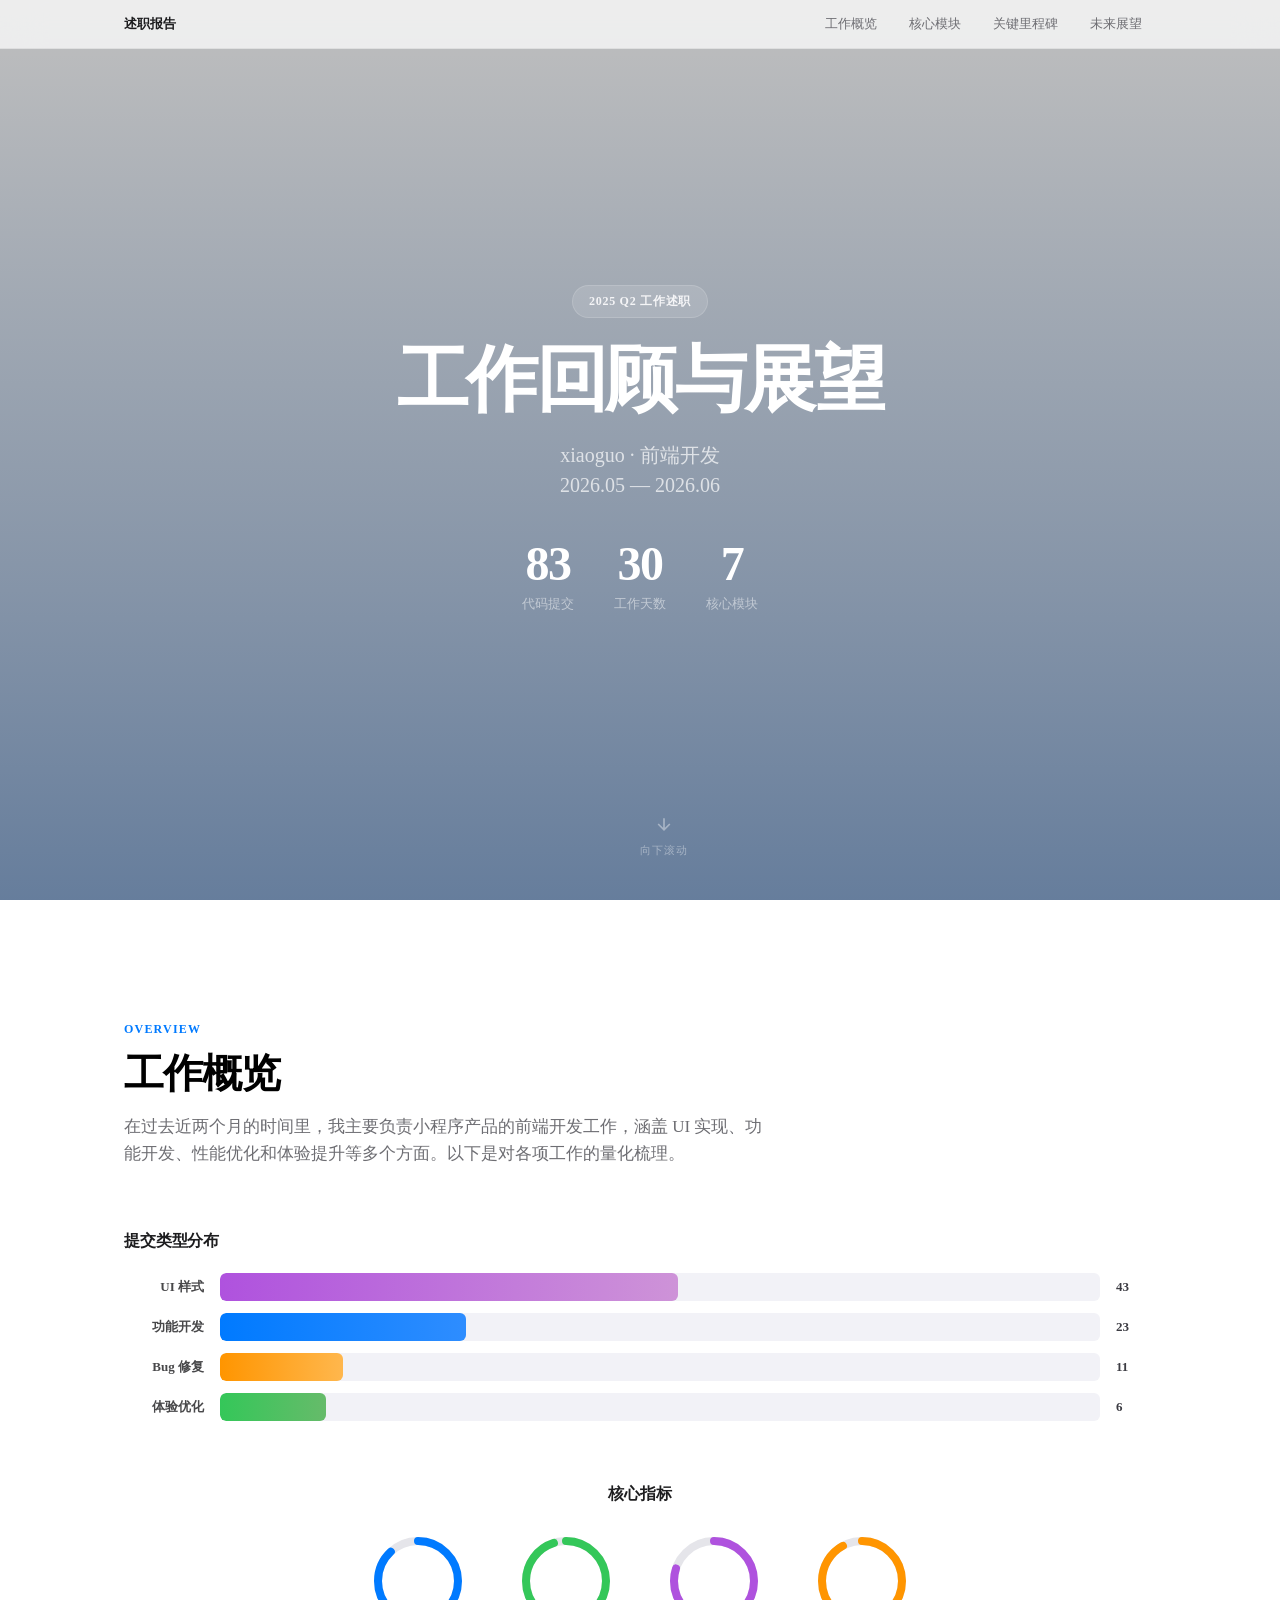
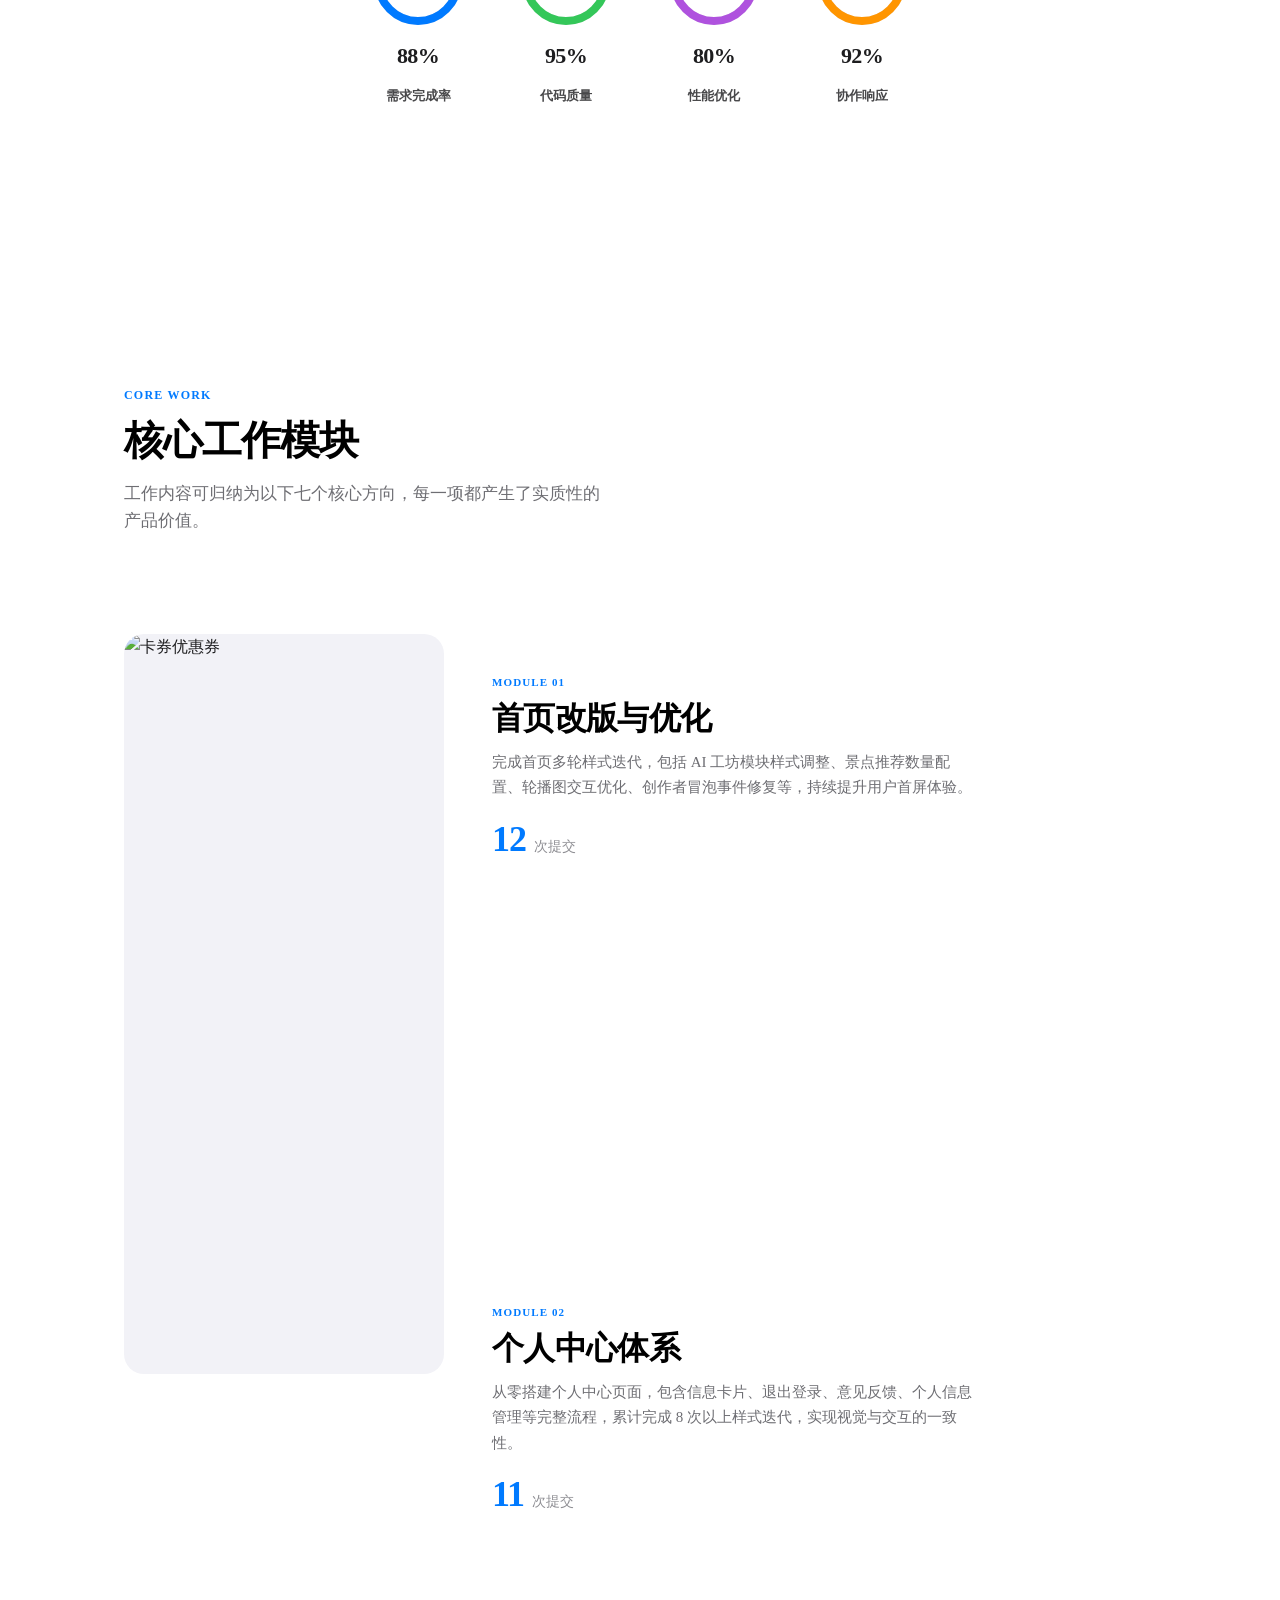
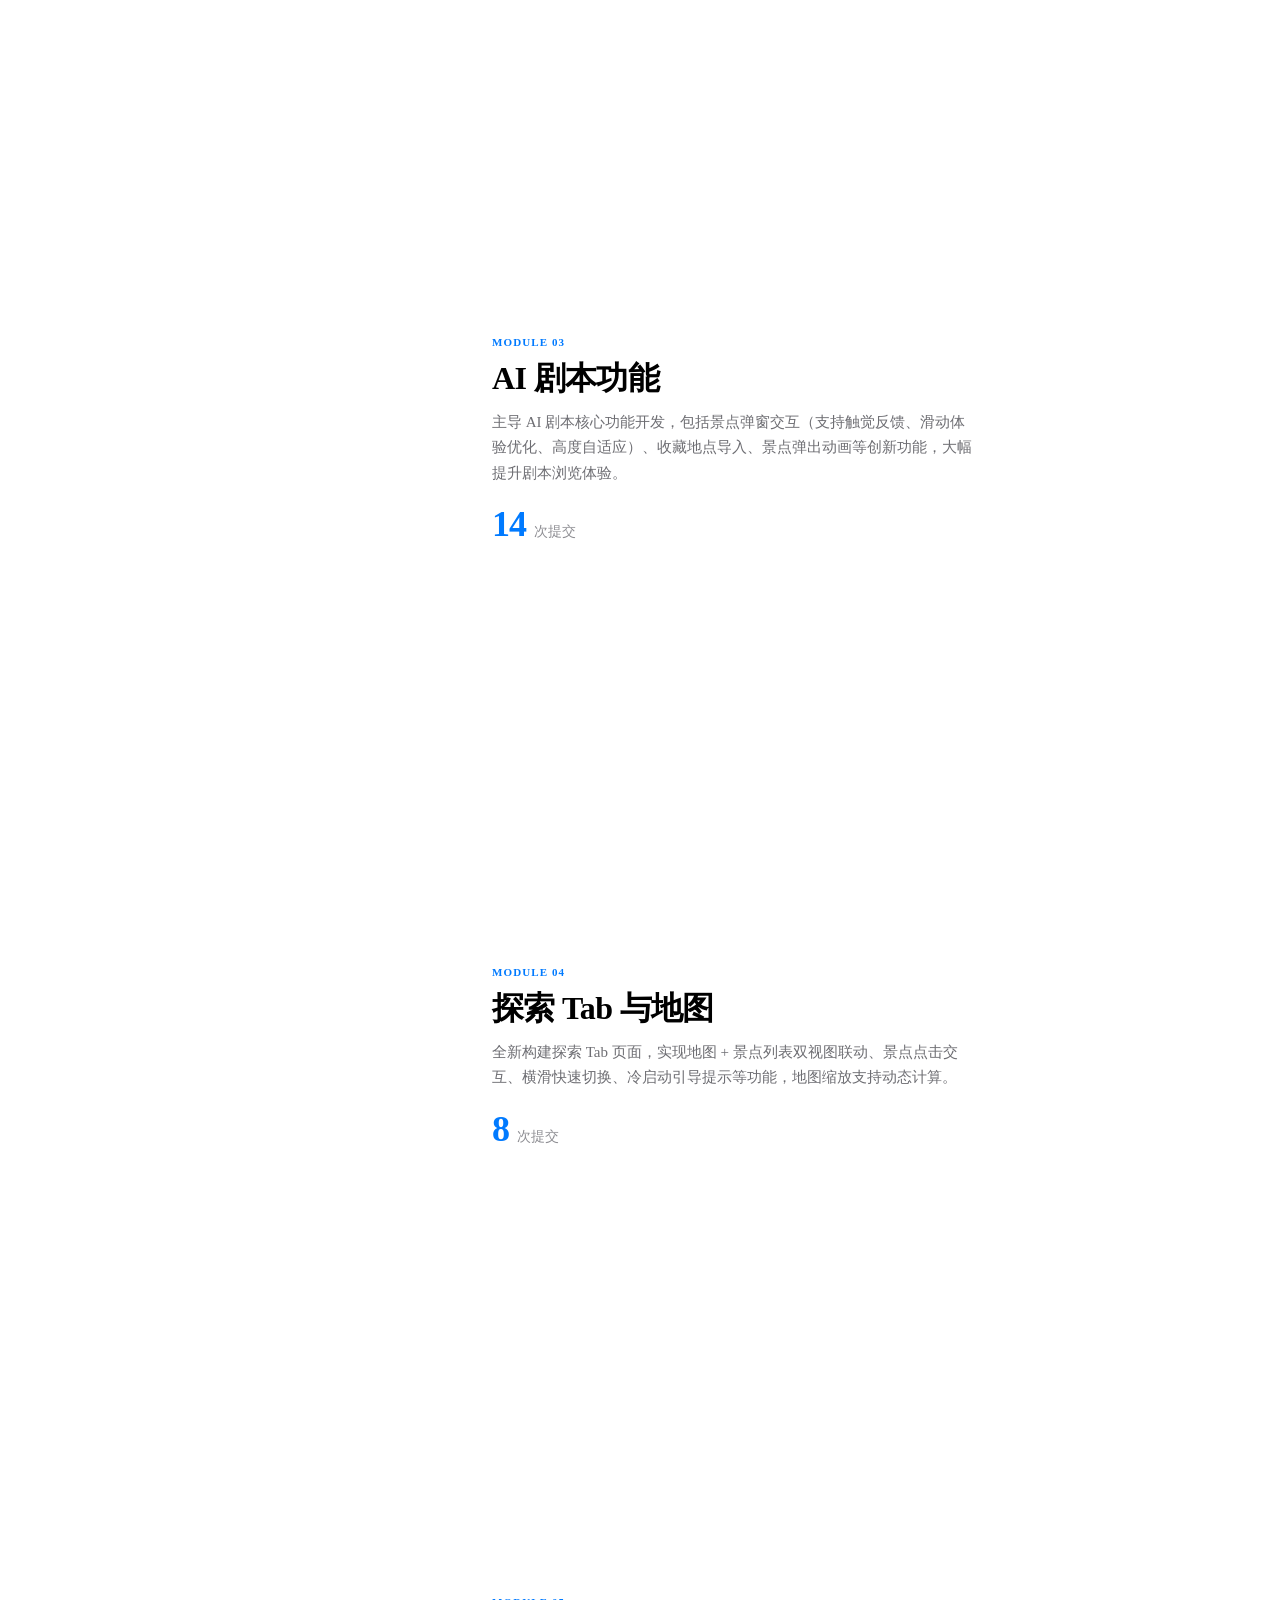
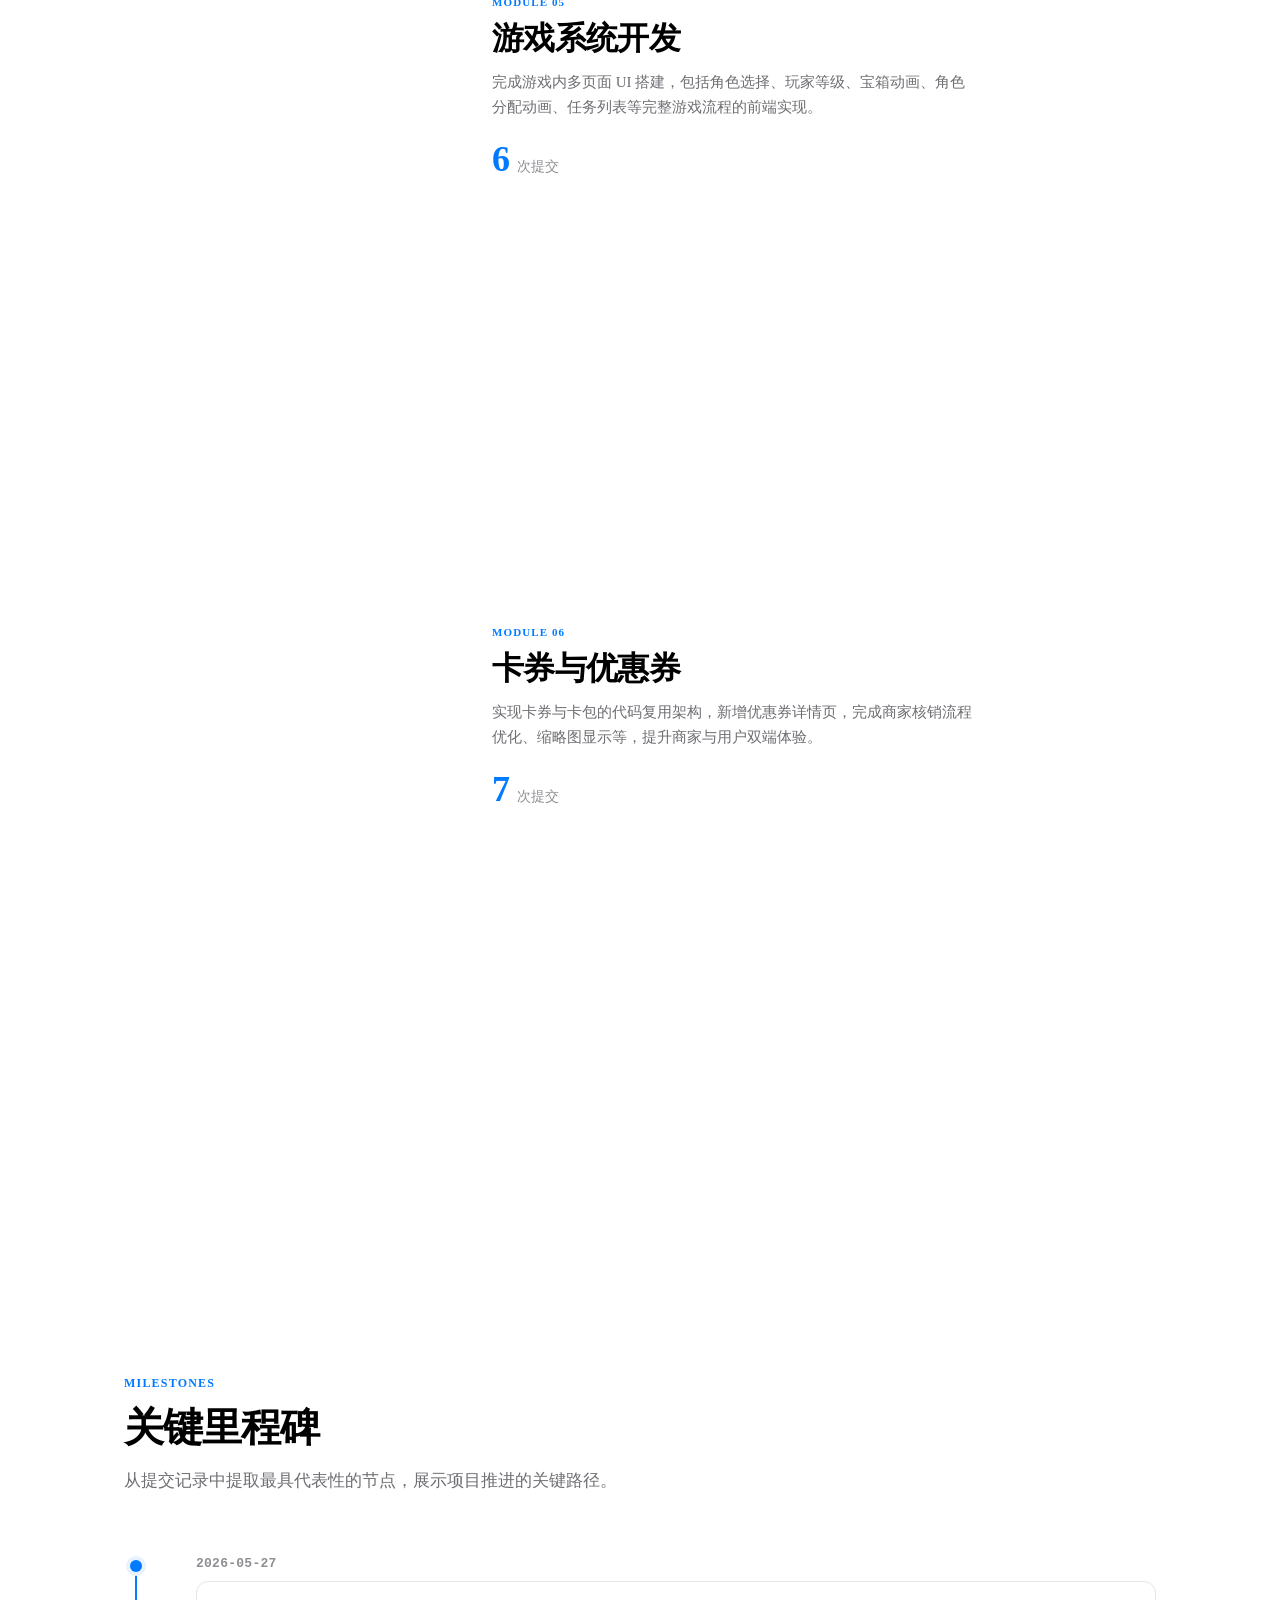
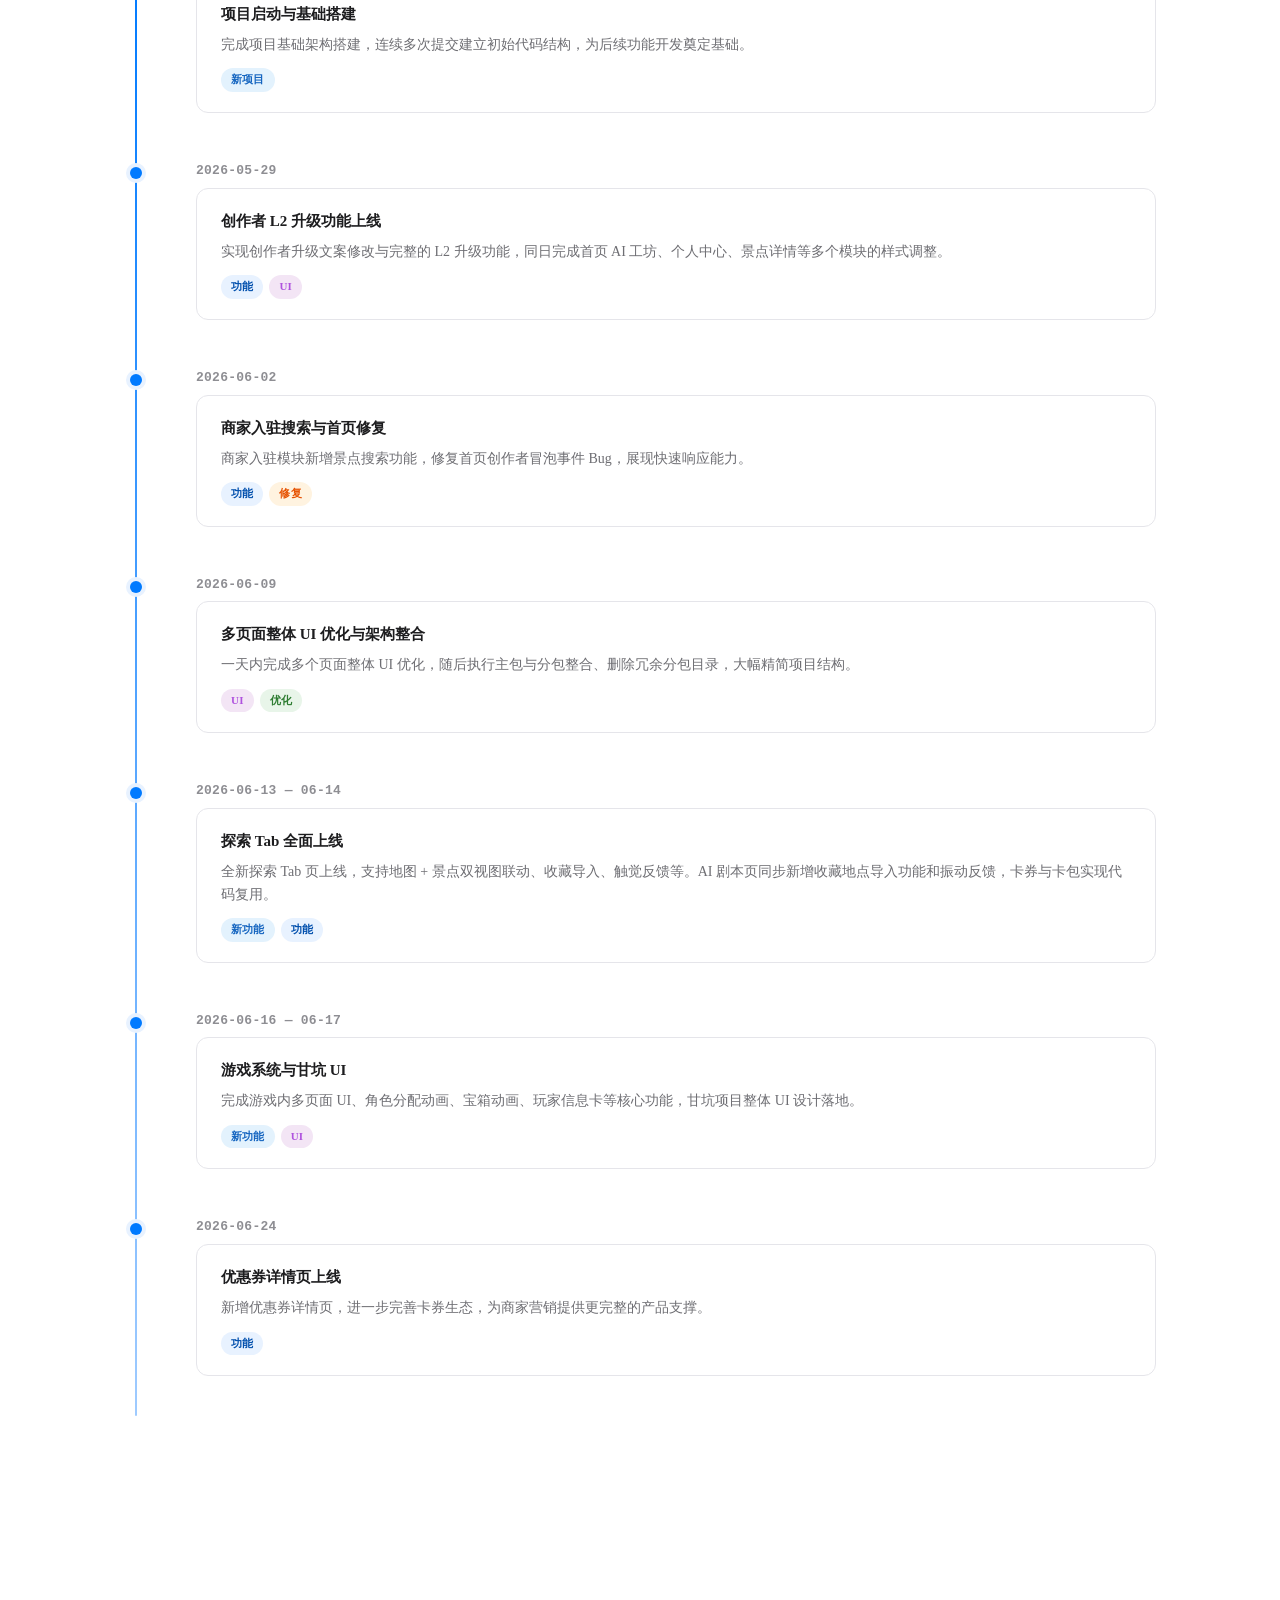
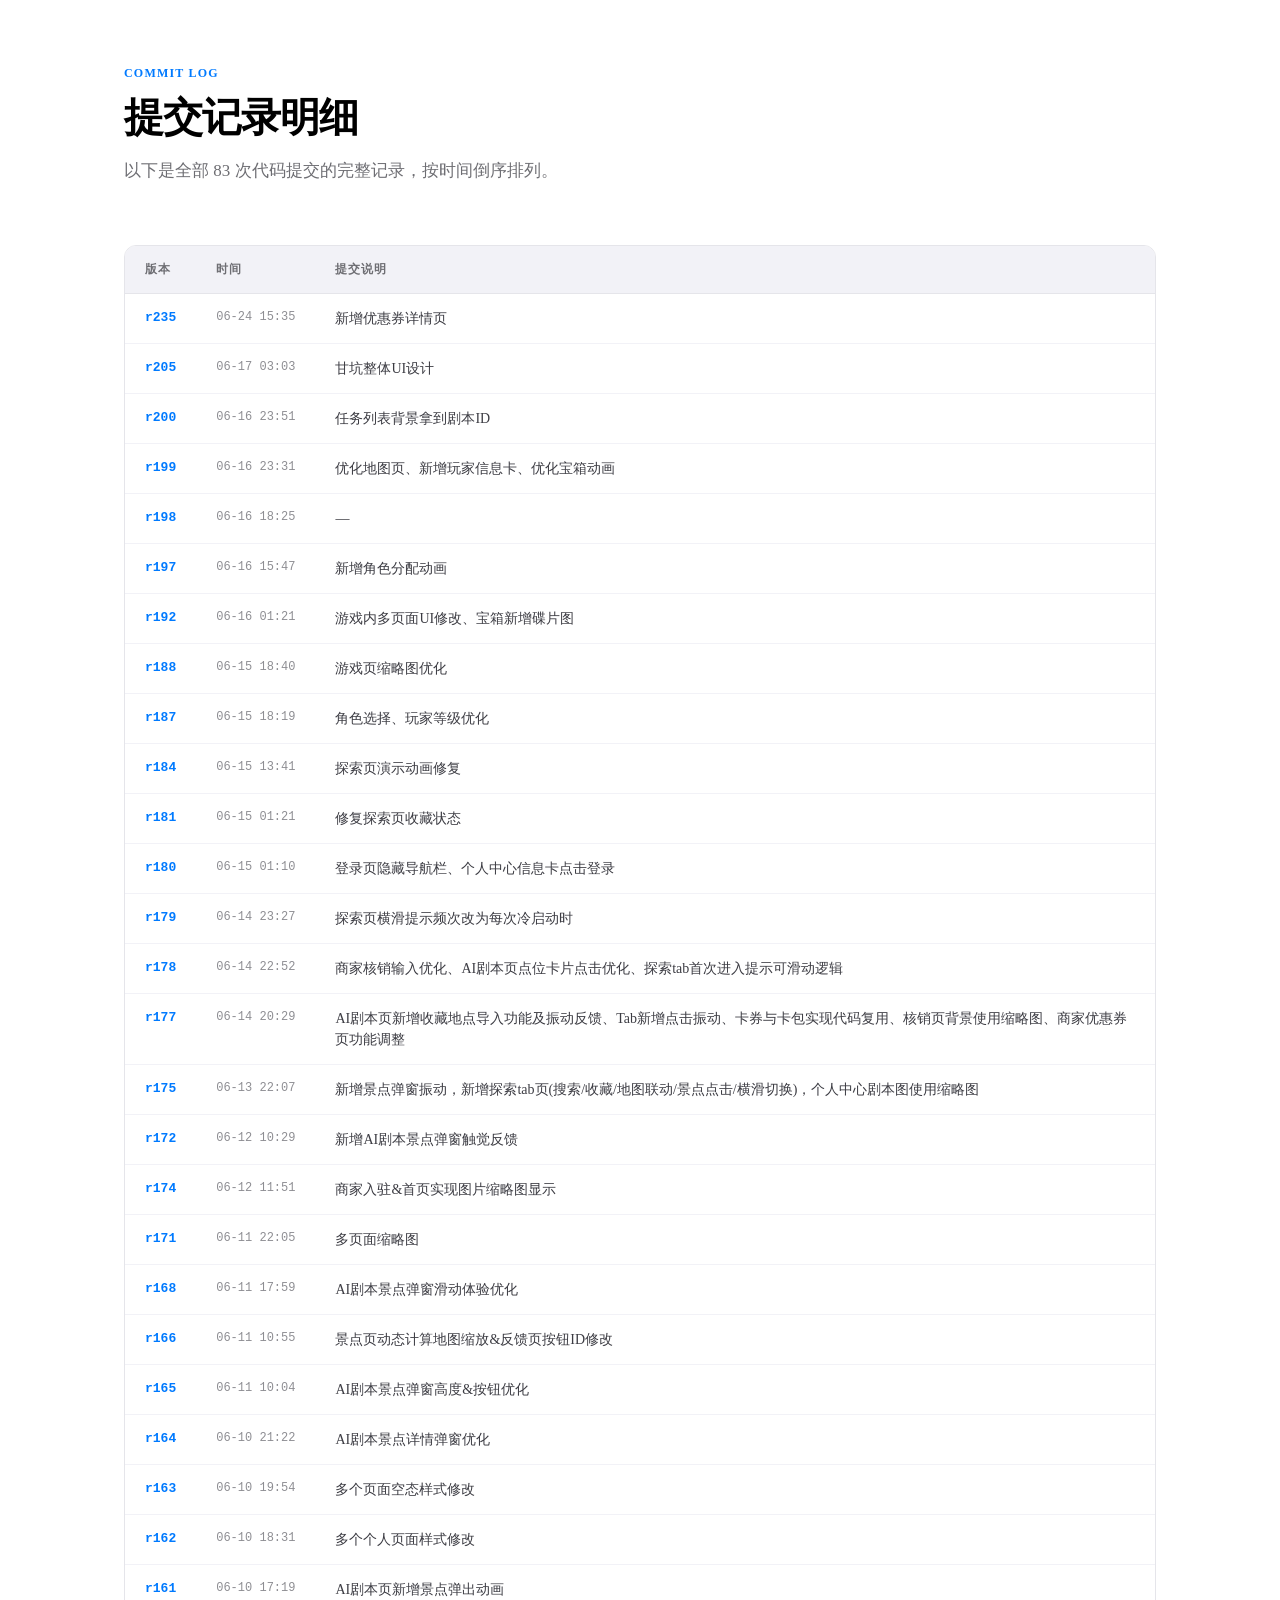
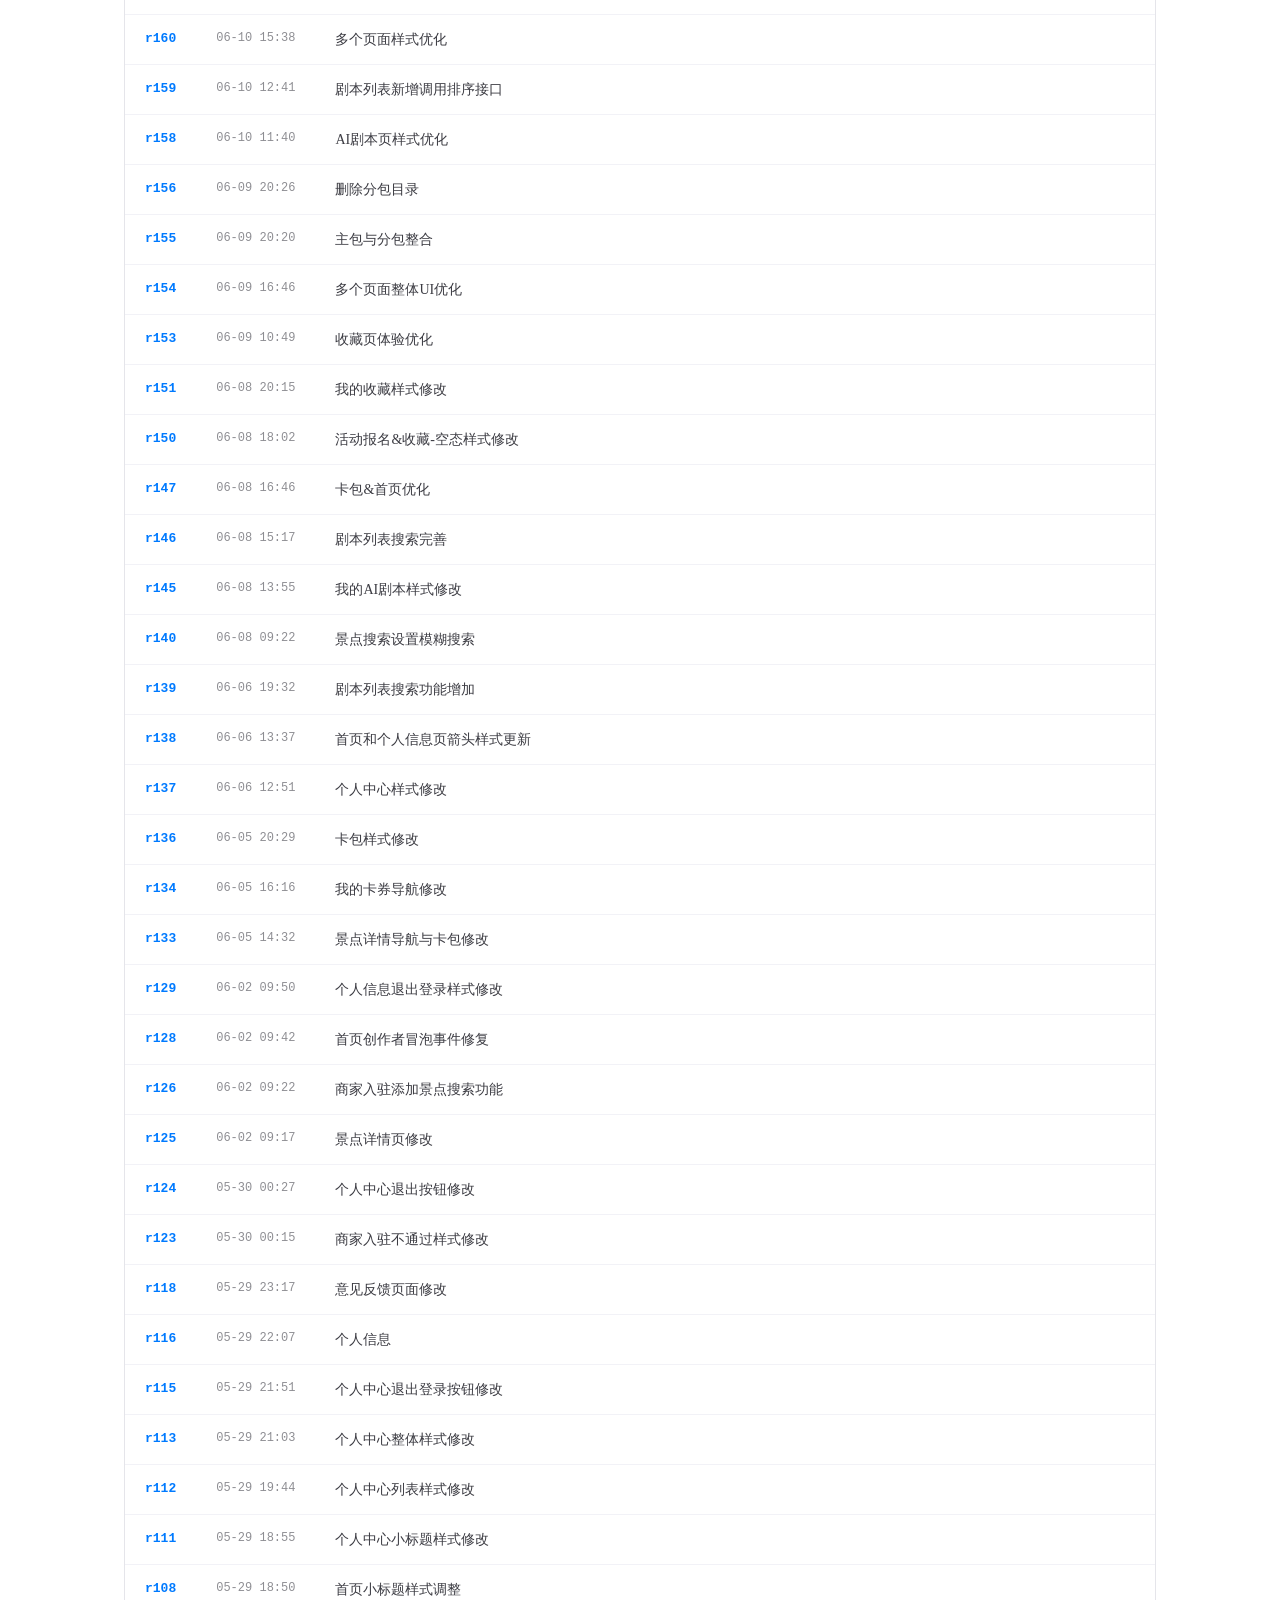
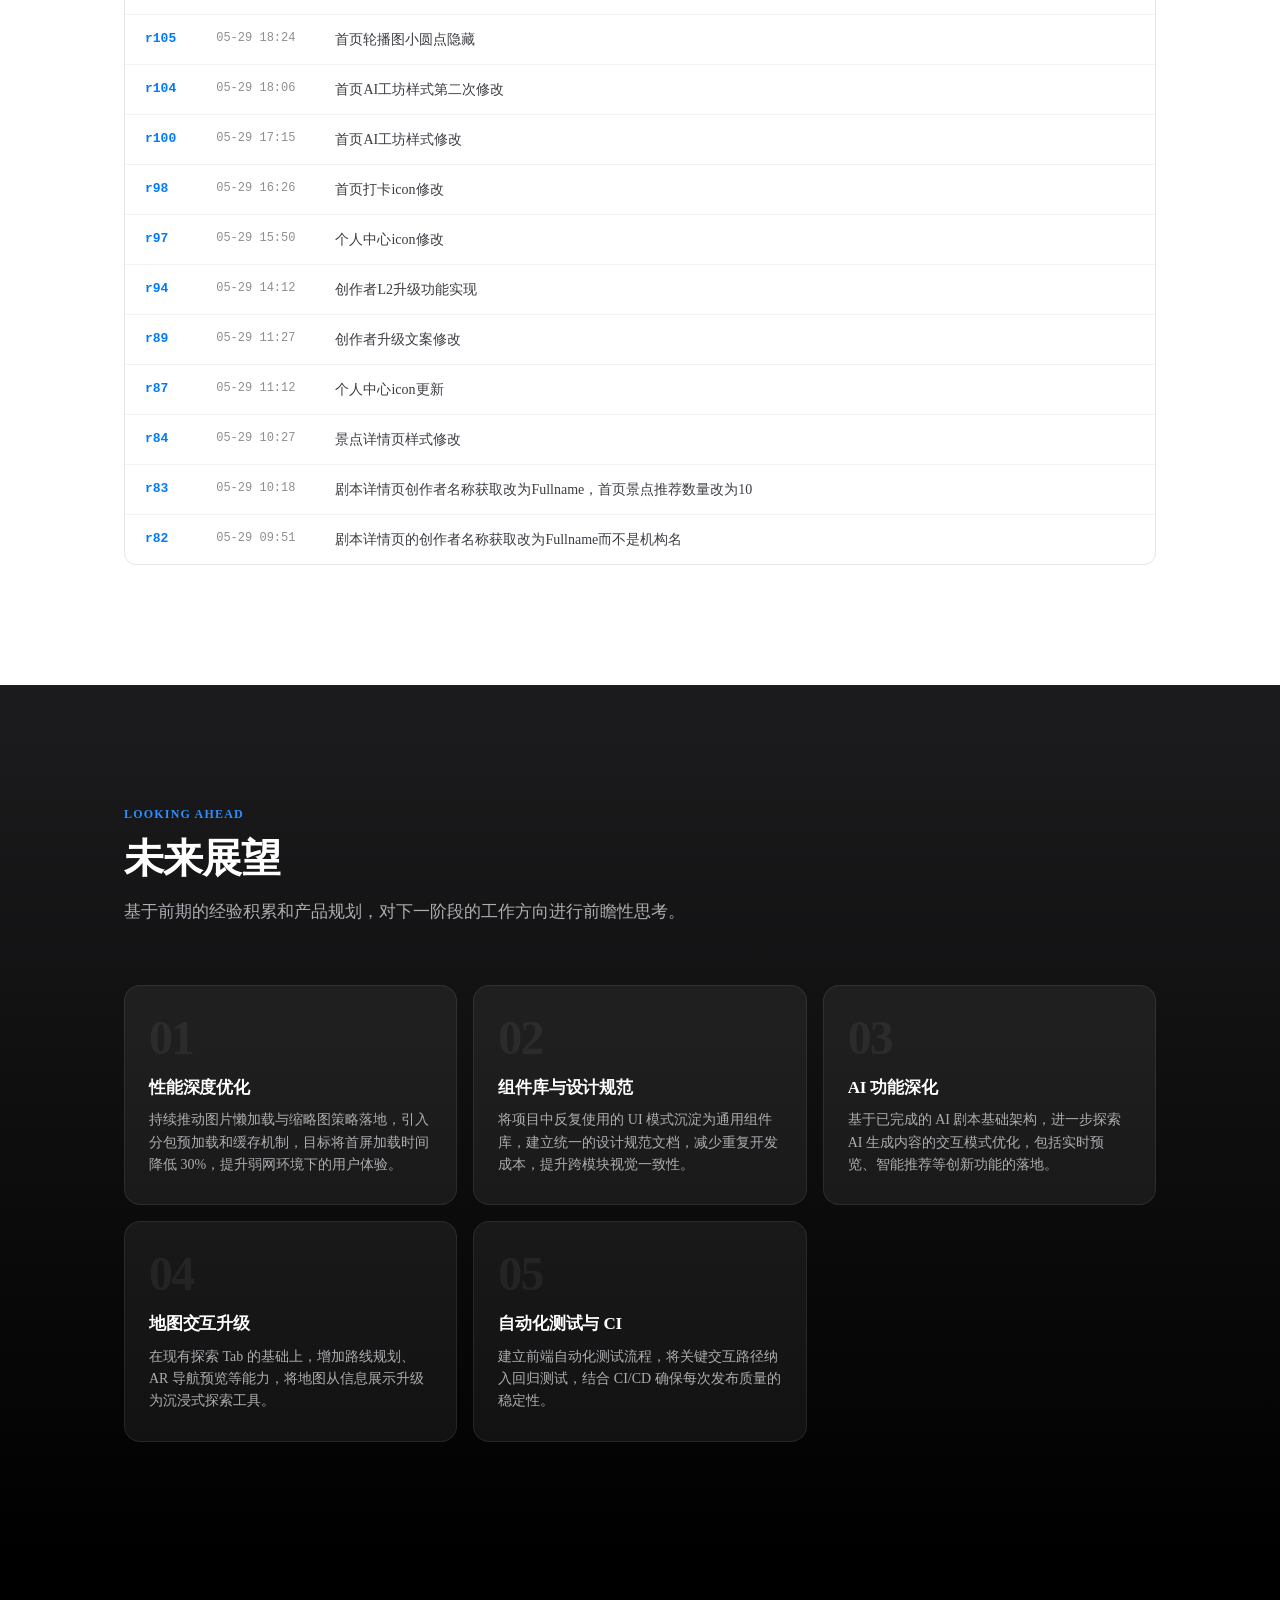
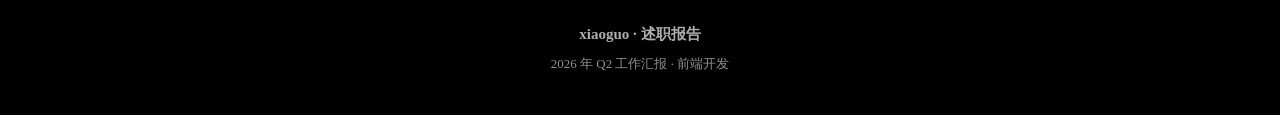
==== work-report/index.html @ 28c0949d "Add files via upload" ====
<!DOCTYPE html>
<html lang="zh-CN">
<head>
<meta charset="UTF-8">
<meta name="viewport" content="width=device-width, initial-scale=1.0">
<title>工作述职报告 - xiaoguo</title>
<style>
/* ========== Apple Design Tokens ========== */
:root {
  --brand-900: #00275a;
  --brand-800: #003b82;
  --brand-700: #004fad;
  --brand-600: #0064d6;
  --brand-500: #007aff;
  --brand-400: #2e8dff;
  --brand-300: #66abff;
  --brand-200: #9fcbff;
  --brand-100: #cfe5ff;
  --brand-50: #e8f2ff;
  --bg-900: #000000;
  --bg-800: #1c1c1e;
  --bg-700: #3a3a3c;
  --bg-600: #8e8e93;
  --bg-500: #aeaeb2;
  --bg-400: #d1d1d6;
  --bg-300: #e5e5ea;
  --bg-200: #f2f2f7;
  --bg-100: #f7f7fa;
  --bg-50: #ffffff;
  --text-900: #000000;
  --text-800: #1d1d1f;
  --text-700: #3c3c43;
  --text-600: #48484a;
  --text-500: #6e6e73;
  --text-400: #8e8e93;
  --text-300: #aeaeb2;
  --text-200: #c7c7cc;
  --text-100: #e3e3e8;
  --text-50: #f5f5f7;
  --green: #34c759;
  --orange: #ff9500;
  --red: #ff3b30;
  --purple: #af52de;
  --cyan: #5ac8fa;
  --radius: 12px;
  --shadow-sm: 0 1px 3px rgba(0,0,0,.08);
  --shadow-md: 0 4px 16px rgba(0,0,0,.1);
  --shadow-lg: 0 12px 40px rgba(0,0,0,.15);
  --font-sans: 'STSong', 'SimSun', 'Songti SC', 'Noto Serif CJK SC', serif;
  --font-mono: 'SF Mono', SFMono-Regular, Menlo, Monaco, Consolas, monospace;
}

/* ========== Reset & Base ========== */
*, *::before, *::after { margin: 0; padding: 0; box-sizing: border-box; }
html { scroll-behavior: smooth; -webkit-font-smoothing: antialiased; scroll-snap-type: y mandatory; }
body {
  font-family: var(--font-sans);
  color: var(--text-800);
  background: var(--bg-50);
  line-height: 1.6;
  overflow-x: hidden;
}

/* ========== Scrollbar ========== */
::-webkit-scrollbar { width: 6px; }
::-webkit-scrollbar-track { background: transparent; }
::-webkit-scrollbar-thumb { background: var(--bg-400); border-radius: 3px; }

/* ========== Navigation ========== */
.nav {
  position: fixed; top: 0; left: 0; right: 0; z-index: 100;
  backdrop-filter: saturate(180%) blur(20px);
  -webkit-backdrop-filter: saturate(180%) blur(20px);
  background: rgba(255,255,255,.72);
  border-bottom: 1px solid rgba(0,0,0,.06);
  transition: all .3s ease;
}
.nav.scrolled { background: rgba(255,255,255,.92); box-shadow: var(--shadow-sm); }
.nav-inner {
  max-width: 1080px; margin: 0 auto;
  display: flex; align-items: center; justify-content: space-between;
  padding: 0 24px; height: 48px;
}
.nav-brand { font-size: 13px; font-weight: 700; color: var(--text-800); letter-spacing: -.01em; }
.nav-links { display: flex; gap: 4px; }
.nav-links a {
  font-size: 13px; color: var(--text-500); text-decoration: none;
  padding: 6px 14px; border-radius: 999px; transition: all .2s;
}
.nav-links a:hover { color: var(--text-800); background: var(--bg-200); }

/* ========== Hero ========== */
.hero {
  position: relative; min-height: 100svh;
  display: flex; align-items: center; justify-content: center;
  overflow: hidden;
  scroll-snap-align: start;
}
.hero-bg {
  position: absolute; inset: 0;
  background: url('hero-bg.jpg') center/cover no-repeat;
}
.hero-bg::after {
  content: ''; position: absolute; inset: 0;
  background: linear-gradient(180deg, rgba(0,0,0,.25) 0%, rgba(0,39,90,.6) 100%);
}
.hero-content {
  position: relative; z-index: 1; text-align: center;
  padding: 0 24px; max-width: 720px;
}
.hero-tag {
  display: inline-block; padding: 6px 16px; border-radius: 999px;
  background: rgba(255,255,255,.12); backdrop-filter: blur(12px);
  color: var(--text-50); font-size: 12px; font-weight: 600;
  letter-spacing: .06em; text-transform: uppercase;
  margin-bottom: 24px;
  border: 1px solid rgba(255,255,255,.15);
}
.hero-title {
  font-size: clamp(40px, 8vw, 72px); font-weight: 700;
  color: #fff; line-height: 1.08; letter-spacing: -.035em;
  margin-bottom: 20px;
}
.hero-sub {
  font-size: clamp(16px, 2.5vw, 20px); color: rgba(255,255,255,.7);
  font-weight: 400; line-height: 1.5; margin-bottom: 40px;
}
.hero-stats {
  display: flex; gap: 40px; justify-content: center; flex-wrap: wrap;
}
.hero-stat-value {
  font-size: clamp(32px, 5vw, 48px); font-weight: 700;
  color: #fff; letter-spacing: -.03em; line-height: 1;
}
.hero-stat-label {
  font-size: 13px; color: rgba(255,255,255,.5);
  margin-top: 6px; font-weight: 500;
}
.hero-scroll {
  position: absolute; bottom: 40px; left: 50%; transform: translateX(-50%);
  display: flex; flex-direction: column; align-items: center; gap: 8px;
  color: rgba(255,255,255,.4); font-size: 11px; letter-spacing: .08em;
  text-transform: uppercase; animation: float 2s ease-in-out infinite;
}
.hero-scroll svg { width: 20px; height: 20px; }
@keyframes float {
  0%, 100% { transform: translateX(-50%) translateY(0); }
  50% { transform: translateX(-50%) translateY(8px); }
}

/* ========== Section Common ========== */
.section {
  max-width: 1080px; margin: 0 auto;
  padding: 120px 24px;
}
#overview { scroll-snap-align: start; }
.section-label {
  font-size: 12px; font-weight: 700; color: var(--brand-500);
  letter-spacing: .1em; text-transform: uppercase;
  margin-bottom: 12px;
}
.section-title {
  font-size: clamp(28px, 4vw, 40px); font-weight: 700;
  color: var(--text-900); letter-spacing: -.025em;
  line-height: 1.15; margin-bottom: 16px;
}
.section-desc {
  font-size: 17px; color: var(--text-500);
  max-width: 640px; line-height: 1.6; margin-bottom: 60px;
}

/* ========== Scroll Snap ========== */
.snap-section { scroll-snap-align: start; }

/* ========== Timeline ========== */
.timeline-section { background: var(--bg-50); scroll-snap-align: start; }
.timeline-container { position: relative; padding-left: 40px; }
.timeline-line {
  position: absolute; left: 11px; top: 8px; bottom: 8px;
  width: 2px; background: linear-gradient(180deg, var(--brand-500), var(--brand-200));
  border-radius: 1px;
}
.timeline-item {
  position: relative; padding: 0 0 48px 32px;
  opacity: 0; transform: translateY(50px);
  transition: all 1s cubic-bezier(.16, 1, .3, 1);
}
.timeline-item.visible { opacity: 1; transform: translateY(0); }
.timeline-dot {
  position: absolute; left: -34px; top: 6px;
  width: 12px; height: 12px; border-radius: 50%;
  background: var(--brand-500);
  box-shadow: 0 0 0 4px var(--brand-50);
}
.timeline-date {
  font-size: 13px; color: var(--text-400); font-weight: 600;
  font-family: var(--font-mono); letter-spacing: .02em;
  margin-bottom: 6px;
}
.timeline-card {
  background: var(--bg-50); border: 1px solid var(--bg-300);
  border-radius: var(--radius); padding: 20px 24px;
  transition: all .2s;
}
.timeline-card:hover {
  border-color: var(--brand-200);
  box-shadow: 0 4px 20px rgba(0,122,255,.08);
}
.timeline-card-title {
  font-size: 15px; font-weight: 600; color: var(--text-800);
  margin-bottom: 8px;
}
.timeline-card-desc {
  font-size: 14px; color: var(--text-500); line-height: 1.6;
}
.timeline-tags { display: flex; gap: 6px; flex-wrap: wrap; margin-top: 12px; }
.timeline-tag {
  font-size: 11px; font-weight: 600; padding: 3px 10px;
  border-radius: 999px; letter-spacing: .02em;
}
.tag-feature { background: var(--brand-50); color: var(--brand-700); }
.tag-bug { background: #fff3e0; color: #e65100; }
.tag-ui { background: #f3e5f5; color: var(--purple); }
.tag-opt { background: #e8f5e9; color: #2e7d32; }
.tag-new { background: #e3f2fd; color: #1565c0; }

/* ========== Sticky Scroll Modules ========== */
.modules-section { background: var(--bg-50); scroll-snap-align: start; }
.sticky-wrap {
  max-width: 1080px; margin: 0 auto; padding: 0 24px;
}
.sticky-container {
  display: flex; gap: 48px;
}
.sticky-images {
  position: sticky; top: 80px;
  width: 320px; flex-shrink: 0;
  height: calc(100vh - 160px);
  border-radius: 20px; overflow: hidden;
  background: var(--bg-200);
}
.sticky-img {
  width: 100%; height: 100%;
  object-fit: cover;
  border-radius: 20px;
  opacity: 0;
  position: absolute; top: 0; left: 0;
  transition: opacity .6s ease;
}
.sticky-img.active { opacity: 1; }
.sticky-img-placeholder {
  width: 100%; height: 100%;
  display: flex; align-items: center; justify-content: center;
  flex-direction: column; gap: 12px;
  color: var(--text-400); font-size: 14px;
}
.sticky-text {
  flex: 1; padding-top: 40px;
}
.sticky-module {
  min-height: 70vh; padding-bottom: 40px;
  opacity: 0; transform: translateY(40px);
  transition: all .6s cubic-bezier(.16, 1, .3, 1);
}
.sticky-module.visible { opacity: 1; transform: translateY(0); }
.sticky-module-label {
  font-size: 11px; font-weight: 700; color: var(--brand-500);
  letter-spacing: .1em; text-transform: uppercase;
  margin-bottom: 8px;
}
.sticky-module h3 {
  font-size: clamp(24px, 3vw, 32px); font-weight: 700; color: var(--text-900);
  margin-bottom: 12px; letter-spacing: -.02em; line-height: 1.2;
}
.sticky-module p {
  font-size: 15px; color: var(--text-500); line-height: 1.7;
  max-width: 480px; margin-bottom: 20px;
}
.sticky-module-stat {
  display: flex; align-items: baseline; gap: 8px;
}
.sticky-module-stat-num {
  font-size: 36px; font-weight: 700; color: var(--brand-500);
  letter-spacing: -.03em; line-height: 1;
}
.sticky-module-stat-unit {
  font-size: 14px; color: var(--text-400); font-weight: 500;
}
.sticky-modules-header {
  padding: 120px 0 40px 0;
  max-width: 480px;
}
.sticky-modules-header .section-label {
  font-size: 12px; font-weight: 700; color: var(--brand-500);
  letter-spacing: .1em; text-transform: uppercase;
  margin-bottom: 12px;
}
.sticky-modules-header .section-title {
  font-size: clamp(28px, 4vw, 40px); font-weight: 700;
  color: var(--text-900); letter-spacing: -.025em;
  line-height: 1.15; margin-bottom: 16px;
}
.sticky-modules-header .section-desc {
  font-size: 17px; color: var(--text-500);
  max-width: 640px; line-height: 1.6;
}

@media (max-width: 768px) {
  .sticky-container { flex-direction: column; gap: 24px; }
  .sticky-images {
    position: relative; top: 0;
    width: 100%; height: 240px;
  }
  .sticky-module { min-height: auto; padding-bottom: 32px; }
  .sticky-modules-header { padding: 80px 0 24px 0; }
  .sticky-text { padding-top: 0; }
}

/* ========== Commits Detail ========== */
.detail-section { background: var(--bg-50); scroll-snap-align: start; }
.detail-table {
  width: 100%; border-collapse: separate; border-spacing: 0;
  background: var(--bg-50); border-radius: var(--radius);
  border: 1px solid var(--bg-300); overflow: hidden;
  font-size: 14px;
}
.detail-table thead th {
  background: var(--bg-200); padding: 14px 20px;
  text-align: left; font-size: 12px; font-weight: 700;
  color: var(--text-500); letter-spacing: .06em;
  text-transform: uppercase; border-bottom: 1px solid var(--bg-300);
}
.detail-table tbody td {
  padding: 14px 20px; border-bottom: 1px solid var(--bg-200);
  color: var(--text-700); vertical-align: top;
}
.detail-table tbody tr:last-child td { border-bottom: none; }
.detail-table tbody tr:hover { background: var(--bg-100); }
.detail-table .rev {
  font-family: var(--font-mono); font-size: 13px;
  color: var(--brand-500); font-weight: 600;
  white-space: nowrap;
}
.detail-table .time {
  font-family: var(--font-mono); font-size: 12px;
  color: var(--text-400); white-space: nowrap;
}
.detail-table .msg { line-height: 1.5; }

/* ========== Future ========== */
.future-section {
  background: linear-gradient(180deg, var(--bg-800) 0%, var(--bg-900) 100%);
  color: #fff;
  scroll-snap-align: start;
}
.future-section .section-label { color: var(--brand-400); }
.future-section .section-title { color: #fff; }
.future-section .section-desc { color: var(--text-300); }
.future-grid {
  display: grid; grid-template-columns: repeat(auto-fit, minmax(260px, 1fr));
  gap: 16px;
}
.future-item {
  padding: 28px 24px; border-radius: 16px;
  background: rgba(255,255,255,.06);
  border: 1px solid rgba(255,255,255,.08);
  transition: all .7s;
  opacity: 0; transform: translateY(40px);
}
.future-item.visible { opacity: 1; transform: translateY(0); }
.future-item:hover {
  background: rgba(255,255,255,.1);
  border-color: rgba(255,255,255,.15);
}
.future-num {
  font-size: 48px; font-weight: 800;
  color: rgba(255,255,255,.06); line-height: 1;
  margin-bottom: 12px; letter-spacing: -.04em;
}
.future-item h3 {
  font-size: 17px; font-weight: 700; color: #fff;
  margin-bottom: 8px; letter-spacing: -.01em;
}
.future-item p {
  font-size: 14px; color: var(--text-300); line-height: 1.6;
}

/* ========== Footer ========== */
.footer {
  text-align: center; padding: 60px 24px 40px;
  background: var(--bg-900); color: var(--text-400);
  font-size: 13px;
}
.footer-brand {
  font-size: 15px; font-weight: 700; color: var(--text-300);
  margin-bottom: 8px;
}
.footer a { color: var(--brand-400); text-decoration: none; }

/* ========== Chart Bars ========== */
.chart-container { margin-bottom: 60px; }
.chart-row {
  display: flex; align-items: center; gap: 16px;
  margin-bottom: 12px;
}
.chart-label {
  width: 80px; text-align: right; font-size: 13px;
  font-weight: 600; color: var(--text-600); flex-shrink: 0;
}
.chart-bar-track {
  flex: 1; height: 28px; background: var(--bg-200);
  border-radius: 6px; overflow: hidden; position: relative;
}
.chart-bar-fill {
  height: 100%; border-radius: 6px;
  background: linear-gradient(90deg, var(--brand-500), var(--brand-400));
  width: 0; transition: width 2s cubic-bezier(.16, 1, .3, 1);
}
.chart-bar-value {
  font-size: 13px; font-weight: 700; color: var(--text-700);
  width: 40px; text-align: left; flex-shrink: 0;
}

/* ========== Responsive ========== */
@media (max-width: 768px) {
  .nav-links { display: none; }
  .hero-stats { gap: 24px; }
  .section { padding: 80px 20px; }
  .modules-grid { grid-template-columns: 1fr; }
  .detail-table { font-size: 12px; }
  .detail-table thead th, .detail-table tbody td { padding: 10px 12px; }
  .future-grid { grid-template-columns: 1fr; }
  .chart-label { width: 60px; font-size: 12px; }
}

/* ========== Animations ========== */
@keyframes fadeInUp {
  from { opacity: 0; transform: translateY(60px); }
  to { opacity: 1; transform: translateY(0); }
}
.hero-content { animation: fadeInUp 1.8s cubic-bezier(.16, 1, .3, 1) both; }
.hero-stats { animation: fadeInUp 1.8s cubic-bezier(.16, 1, .3, 1) .3s both; }
.hero-scroll { animation: fadeInUp 1.8s cubic-bezier(.16, 1, .3, 1) .9s both; }

/* ========== Progress Ring ========== */
.progress-ring-section { padding: 0 0 40px; }
.progress-rings {
  display: flex; justify-content: center; gap: 48px; flex-wrap: wrap;
}
.ring-item { text-align: center; }
.ring-item svg { width: 100px; height: 100px; }
.ring-bg { fill: none; stroke: var(--bg-300); stroke-width: 8; }
.ring-fill {
  fill: none; stroke-width: 8; stroke-linecap: round;
  transform: rotate(-90deg); transform-origin: center;
  transition: stroke-dashoffset 2.5s cubic-bezier(.16, 1, .3, 1);
}
.ring-label {
  margin-top: 12px; font-size: 13px; font-weight: 600;
  color: var(--text-600);
}
.ring-value {
  font-size: 22px; font-weight: 800; color: var(--text-800);
  letter-spacing: -.03em;
}
</style>
</head>
<body>

<!-- Navigation -->
<nav class="nav" id="nav">
  <div class="nav-inner">
    <span class="nav-brand">述职报告</span>
    <div class="nav-links">
      <a href="#overview">工作概览</a>
      <a href="#modules">核心模块</a>
      <a href="#timeline">关键里程碑</a>
      <a href="#future">未来展望</a>
    </div>
  </div>
</nav>

<!-- Hero -->
<section class="hero">
  <div class="hero-bg"></div>
  <div class="hero-content">
    <div class="hero-tag">2025 Q2 工作述职</div>
    <h1 class="hero-title">工作回顾与展望</h1>
    <p class="hero-sub">xiaoguo · 前端开发<br>2026.05 — 2026.06</p>
    <div class="hero-stats">
      <div>
        <div class="hero-stat-value">83</div>
        <div class="hero-stat-label">代码提交</div>
      </div>
      <div>
        <div class="hero-stat-value">30</div>
        <div class="hero-stat-label">工作天数</div>
      </div>
      <div>
        <div class="hero-stat-value">7</div>
        <div class="hero-stat-label">核心模块</div>
      </div>
    </div>
  </div>
  <div class="hero-scroll">
    <svg viewBox="0 0 24 24" fill="none" stroke="currentColor" stroke-width="2">
      <path d="M12 5v14M5 12l7 7 7-7"/>
    </svg>
    向下滚动
  </div>
</section>

<!-- Overview -->
<section class="section" id="overview">
  <div class="section-label">Overview</div>
  <h2 class="section-title">工作概览</h2>
  <p class="section-desc">
    在过去近两个月的时间里，我主要负责小程序产品的前端开发工作，涵盖 UI 实现、功能开发、性能优化和体验提升等多个方面。以下是对各项工作的量化梳理。
  </p>

  <!-- Commit Distribution Chart -->
  <div class="chart-container">
    <h3 style="font-size:16px;font-weight:700;color:var(--text-800);margin-bottom:20px;letter-spacing:-.01em;">提交类型分布</h3>
    <div class="chart-row">
      <div class="chart-label">UI 样式</div>
      <div class="chart-bar-track">
        <div class="chart-bar-fill" data-width="52" style="background:linear-gradient(90deg, var(--purple), #ce93d8);"></div>
      </div>
      <div class="chart-bar-value">43</div>
    </div>
    <div class="chart-row">
      <div class="chart-label">功能开发</div>
      <div class="chart-bar-track">
        <div class="chart-bar-fill" data-width="28" style="background:linear-gradient(90deg, var(--brand-500), var(--brand-400));"></div>
      </div>
      <div class="chart-bar-value">23</div>
    </div>
    <div class="chart-row">
      <div class="chart-label">Bug 修复</div>
      <div class="chart-bar-track">
        <div class="chart-bar-fill" data-width="14" style="background:linear-gradient(90deg, var(--orange), #ffb74d);"></div>
      </div>
      <div class="chart-bar-value">11</div>
    </div>
    <div class="chart-row">
      <div class="chart-label">体验优化</div>
      <div class="chart-bar-track">
        <div class="chart-bar-fill" data-width="12" style="background:linear-gradient(90deg, var(--green), #66bb6a);"></div>
      </div>
      <div class="chart-bar-value">6</div>
    </div>
  </div>

  <!-- Progress Rings -->
  <div class="progress-ring-section">
    <h3 style="font-size:16px;font-weight:700;color:var(--text-800);margin-bottom:24px;letter-spacing:-.01em;text-align:center;">核心指标</h3>
    <div class="progress-rings">
      <div class="ring-item">
        <svg viewBox="0 0 100 100">
          <circle class="ring-bg" cx="50" cy="50" r="40"/>
          <circle class="ring-fill" cx="50" cy="50" r="40"
            stroke="var(--brand-500)"
            stroke-dasharray="251.2"
            stroke-dashoffset="251.2"
            data-target="30.1"/>
        </svg>
        <div class="ring-value">88%</div>
        <div class="ring-label">需求完成率</div>
      </div>
      <div class="ring-item">
        <svg viewBox="0 0 100 100">
          <circle class="ring-bg" cx="50" cy="50" r="40"/>
          <circle class="ring-fill" cx="50" cy="50" r="40"
            stroke="var(--green)"
            stroke-dasharray="251.2"
            stroke-dashoffset="251.2"
            data-target="12.56"/>
        </svg>
        <div class="ring-value">95%</div>
        <div class="ring-label">代码质量</div>
      </div>
      <div class="ring-item">
        <svg viewBox="0 0 100 100">
          <circle class="ring-bg" cx="50" cy="50" r="40"/>
          <circle class="ring-fill" cx="50" cy="50" r="40"
            stroke="var(--purple)"
            stroke-dasharray="251.2"
            stroke-dashoffset="251.2"
            data-target="50.24"/>
        </svg>
        <div class="ring-value">80%</div>
        <div class="ring-label">性能优化</div>
      </div>
      <div class="ring-item">
        <svg viewBox="0 0 100 100">
          <circle class="ring-bg" cx="50" cy="50" r="40"/>
          <circle class="ring-fill" cx="50" cy="50" r="40"
            stroke="var(--orange)"
            stroke-dasharray="251.2"
            stroke-dashoffset="251.2"
            data-target="20.1"/>
        </svg>
        <div class="ring-value">92%</div>
        <div class="ring-label">协作响应</div>
      </div>
    </div>
  </div>
</section>

<!-- Core Modules - Sticky Scroll -->
<section class="modules-section" id="modules">
  <div class="sticky-wrap">
    <div class="sticky-modules-header">
      <div class="section-label">Core Work</div>
      <h2 class="section-title">核心工作模块</h2>
      <p class="section-desc">
        工作内容可归纳为以下七个核心方向，每一项都产生了实质性的产品价值。
      </p>
    </div>
    <div class="sticky-container">
      <!-- Left: Sticky Images -->
      <div class="sticky-images" id="stickyImages">
        <img class="sticky-img active" src="module-1.jpg" alt="首页">
        <img class="sticky-img" src="module-2.jpg" alt="个人中心">
        <img class="sticky-img" src="module-3.jpg" alt="AI剧本">
        <img class="sticky-img" src="module-4.jpg" alt="探索Tab">
        <img class="sticky-img" src="module-5.jpg" alt="游戏系统">
        <img class="sticky-img" src="module-6.jpg" alt="卡券优惠券">

      </div>
      <!-- Right: Scrolling Text -->
      <div class="sticky-text">

        <div class="sticky-module" data-img="0">
          <div class="sticky-module-label">Module 01</div>
          <h3>首页改版与优化</h3>
          <p>完成首页多轮样式迭代，包括 AI 工坊模块样式调整、景点推荐数量配置、轮播图交互优化、创作者冒泡事件修复等，持续提升用户首屏体验。</p>
          <div class="sticky-module-stat">
            <span class="sticky-module-stat-num" data-target="12">0</span>
            <span class="sticky-module-stat-unit">次提交</span>
          </div>
        </div>

        <div class="sticky-module" data-img="1">
          <div class="sticky-module-label">Module 02</div>
          <h3>个人中心体系</h3>
          <p>从零搭建个人中心页面，包含信息卡片、退出登录、意见反馈、个人信息管理等完整流程，累计完成 8 次以上样式迭代，实现视觉与交互的一致性。</p>
          <div class="sticky-module-stat">
            <span class="sticky-module-stat-num" data-target="11">0</span>
            <span class="sticky-module-stat-unit">次提交</span>
          </div>
        </div>

        <div class="sticky-module" data-img="2">
          <div class="sticky-module-label">Module 03</div>
          <h3>AI 剧本功能</h3>
          <p>主导 AI 剧本核心功能开发，包括景点弹窗交互（支持触觉反馈、滑动体验优化、高度自适应）、收藏地点导入、景点弹出动画等创新功能，大幅提升剧本浏览体验。</p>
          <div class="sticky-module-stat">
            <span class="sticky-module-stat-num" data-target="14">0</span>
            <span class="sticky-module-stat-unit">次提交</span>
          </div>
        </div>

        <div class="sticky-module" data-img="3">
          <div class="sticky-module-label">Module 04</div>
          <h3>探索 Tab 与地图</h3>
          <p>全新构建探索 Tab 页面，实现地图 + 景点列表双视图联动、景点点击交互、横滑快速切换、冷启动引导提示等功能，地图缩放支持动态计算。</p>
          <div class="sticky-module-stat">
            <span class="sticky-module-stat-num" data-target="8">0</span>
            <span class="sticky-module-stat-unit">次提交</span>
          </div>
        </div>

        <div class="sticky-module" data-img="4">
          <div class="sticky-module-label">Module 05</div>
          <h3>游戏系统开发</h3>
          <p>完成游戏内多页面 UI 搭建，包括角色选择、玩家等级、宝箱动画、角色分配动画、任务列表等完整游戏流程的前端实现。</p>
          <div class="sticky-module-stat">
            <span class="sticky-module-stat-num" data-target="6">0</span>
            <span class="sticky-module-stat-unit">次提交</span>
          </div>
        </div>

        <div class="sticky-module" data-img="5">
          <div class="sticky-module-label">Module 06</div>
          <h3>卡券与优惠券</h3>
          <p>实现卡券与卡包的代码复用架构，新增优惠券详情页，完成商家核销流程优化、缩略图显示等，提升商家与用户双端体验。</p>
          <div class="sticky-module-stat">
            <span class="sticky-module-stat-num" data-target="7">0</span>
            <span class="sticky-module-stat-unit">次提交</span>
          </div>
        </div>

      </div>
    </div>
  </div>
</section>

<!-- Key Milestones -->
<section class="timeline-section" id="timeline">
  <div class="section">
    <div class="section-label">Milestones</div>
    <h2 class="section-title">关键里程碑</h2>
    <p class="section-desc">
      从提交记录中提取最具代表性的节点，展示项目推进的关键路径。
    </p>
    <div class="timeline-container">
      <div class="timeline-line"></div>

      <div class="timeline-item">
        <div class="timeline-dot"></div>
        <div class="timeline-date">2026-05-27</div>
        <div class="timeline-card">
          <div class="timeline-card-title">项目启动与基础搭建</div>
          <div class="timeline-card-desc">完成项目基础架构搭建，连续多次提交建立初始代码结构，为后续功能开发奠定基础。</div>
          <div class="timeline-tags"><span class="timeline-tag tag-new">新项目</span></div>
        </div>
      </div>

      <div class="timeline-item">
        <div class="timeline-dot"></div>
        <div class="timeline-date">2026-05-29</div>
        <div class="timeline-card">
          <div class="timeline-card-title">创作者 L2 升级功能上线</div>
          <div class="timeline-card-desc">实现创作者升级文案修改与完整的 L2 升级功能，同日完成首页 AI 工坊、个人中心、景点详情等多个模块的样式调整。</div>
          <div class="timeline-tags"><span class="timeline-tag tag-feature">功能</span><span class="timeline-tag tag-ui">UI</span></div>
        </div>
      </div>

      <div class="timeline-item">
        <div class="timeline-dot"></div>
        <div class="timeline-date">2026-06-02</div>
        <div class="timeline-card">
          <div class="timeline-card-title">商家入驻搜索与首页修复</div>
          <div class="timeline-card-desc">商家入驻模块新增景点搜索功能，修复首页创作者冒泡事件 Bug，展现快速响应能力。</div>
          <div class="timeline-tags"><span class="timeline-tag tag-feature">功能</span><span class="timeline-tag tag-bug">修复</span></div>
        </div>
      </div>

      <div class="timeline-item">
        <div class="timeline-dot"></div>
        <div class="timeline-date">2026-06-09</div>
        <div class="timeline-card">
          <div class="timeline-card-title">多页面整体 UI 优化与架构整合</div>
          <div class="timeline-card-desc">一天内完成多个页面整体 UI 优化，随后执行主包与分包整合、删除冗余分包目录，大幅精简项目结构。</div>
          <div class="timeline-tags"><span class="timeline-tag tag-ui">UI</span><span class="timeline-tag tag-opt">优化</span></div>
        </div>
      </div>

      <div class="timeline-item">
        <div class="timeline-dot"></div>
        <div class="timeline-date">2026-06-13 — 06-14</div>
        <div class="timeline-card">
          <div class="timeline-card-title">探索 Tab 全面上线</div>
          <div class="timeline-card-desc">全新探索 Tab 页上线，支持地图 + 景点双视图联动、收藏导入、触觉反馈等。AI 剧本页同步新增收藏地点导入功能和振动反馈，卡券与卡包实现代码复用。</div>
          <div class="timeline-tags"><span class="timeline-tag tag-new">新功能</span><span class="timeline-tag tag-feature">功能</span></div>
        </div>
      </div>

      <div class="timeline-item">
        <div class="timeline-dot"></div>
        <div class="timeline-date">2026-06-16 — 06-17</div>
        <div class="timeline-card">
          <div class="timeline-card-title">游戏系统与甘坑 UI</div>
          <div class="timeline-card-desc">完成游戏内多页面 UI、角色分配动画、宝箱动画、玩家信息卡等核心功能，甘坑项目整体 UI 设计落地。</div>
          <div class="timeline-tags"><span class="timeline-tag tag-new">新功能</span><span class="timeline-tag tag-ui">UI</span></div>
        </div>
      </div>

      <div class="timeline-item">
        <div class="timeline-dot"></div>
        <div class="timeline-date">2026-06-24</div>
        <div class="timeline-card">
          <div class="timeline-card-title">优惠券详情页上线</div>
          <div class="timeline-card-desc">新增优惠券详情页，进一步完善卡券生态，为商家营销提供更完整的产品支撑。</div>
          <div class="timeline-tags"><span class="timeline-tag tag-feature">功能</span></div>
        </div>
      </div>

    </div>
  </div>
</section>

<!-- Detailed Commits -->
<section class="detail-section" id="commits">
  <div class="section">
    <div class="section-label">Commit Log</div>
    <h2 class="section-title">提交记录明细</h2>
    <p class="section-desc">
      以下是全部 83 次代码提交的完整记录，按时间倒序排列。
    </p>
    <div style="overflow-x:auto;">
    <table class="detail-table">
      <thead>
        <tr>
          <th>版本</th>
          <th>时间</th>
          <th>提交说明</th>
        </tr>
      </thead>
      <tbody>
<tr><td class="rev">r235</td><td class="time">06-24 15:35</td><td class="msg">新增优惠券详情页</td></tr>
<tr><td class="rev">r205</td><td class="time">06-17 03:03</td><td class="msg">甘坑整体UI设计</td></tr>
<tr><td class="rev">r200</td><td class="time">06-16 23:51</td><td class="msg">任务列表背景拿到剧本ID</td></tr>
<tr><td class="rev">r199</td><td class="time">06-16 23:31</td><td class="msg">优化地图页、新增玩家信息卡、优化宝箱动画</td></tr>
<tr><td class="rev">r198</td><td class="time">06-16 18:25</td><td class="msg">—</td></tr>
<tr><td class="rev">r197</td><td class="time">06-16 15:47</td><td class="msg">新增角色分配动画</td></tr>
<tr><td class="rev">r192</td><td class="time">06-16 01:21</td><td class="msg">游戏内多页面UI修改、宝箱新增碟片图</td></tr>
<tr><td class="rev">r188</td><td class="time">06-15 18:40</td><td class="msg">游戏页缩略图优化</td></tr>
<tr><td class="rev">r187</td><td class="time">06-15 18:19</td><td class="msg">角色选择、玩家等级优化</td></tr>
<tr><td class="rev">r184</td><td class="time">06-15 13:41</td><td class="msg">探索页演示动画修复</td></tr>
<tr><td class="rev">r181</td><td class="time">06-15 01:21</td><td class="msg">修复探索页收藏状态</td></tr>
<tr><td class="rev">r180</td><td class="time">06-15 01:10</td><td class="msg">登录页隐藏导航栏、个人中心信息卡点击登录</td></tr>
<tr><td class="rev">r179</td><td class="time">06-14 23:27</td><td class="msg">探索页横滑提示频次改为每次冷启动时</td></tr>
<tr><td class="rev">r178</td><td class="time">06-14 22:52</td><td class="msg">商家核销输入优化、AI剧本页点位卡片点击优化、探索tab首次进入提示可滑动逻辑</td></tr>
<tr><td class="rev">r177</td><td class="time">06-14 20:29</td><td class="msg">AI剧本页新增收藏地点导入功能及振动反馈、Tab新增点击振动、卡券与卡包实现代码复用、核销页背景使用缩略图、商家优惠券页功能调整</td></tr>
<tr><td class="rev">r175</td><td class="time">06-13 22:07</td><td class="msg">新增景点弹窗振动，新增探索tab页(搜索/收藏/地图联动/景点点击/横滑切换)，个人中心剧本图使用缩略图</td></tr>
<tr><td class="rev">r172</td><td class="time">06-12 10:29</td><td class="msg">新增AI剧本景点弹窗触觉反馈</td></tr>
<tr><td class="rev">r174</td><td class="time">06-12 11:51</td><td class="msg">商家入驻&首页实现图片缩略图显示</td></tr>
<tr><td class="rev">r171</td><td class="time">06-11 22:05</td><td class="msg">多页面缩略图</td></tr>
<tr><td class="rev">r168</td><td class="time">06-11 17:59</td><td class="msg">AI剧本景点弹窗滑动体验优化</td></tr>
<tr><td class="rev">r166</td><td class="time">06-11 10:55</td><td class="msg">景点页动态计算地图缩放&反馈页按钮ID修改</td></tr>
<tr><td class="rev">r165</td><td class="time">06-11 10:04</td><td class="msg">AI剧本景点弹窗高度&按钮优化</td></tr>
<tr><td class="rev">r164</td><td class="time">06-10 21:22</td><td class="msg">AI剧本景点详情弹窗优化</td></tr>
<tr><td class="rev">r163</td><td class="time">06-10 19:54</td><td class="msg">多个页面空态样式修改</td></tr>
<tr><td class="rev">r162</td><td class="time">06-10 18:31</td><td class="msg">多个个人页面样式修改</td></tr>
<tr><td class="rev">r161</td><td class="time">06-10 17:19</td><td class="msg">AI剧本页新增景点弹出动画</td></tr>
<tr><td class="rev">r160</td><td class="time">06-10 15:38</td><td class="msg">多个页面样式优化</td></tr>
<tr><td class="rev">r159</td><td class="time">06-10 12:41</td><td class="msg">剧本列表新增调用排序接口</td></tr>
<tr><td class="rev">r158</td><td class="time">06-10 11:40</td><td class="msg">AI剧本页样式优化</td></tr>
<tr><td class="rev">r156</td><td class="time">06-09 20:26</td><td class="msg">删除分包目录</td></tr>
<tr><td class="rev">r155</td><td class="time">06-09 20:20</td><td class="msg">主包与分包整合</td></tr>
<tr><td class="rev">r154</td><td class="time">06-09 16:46</td><td class="msg">多个页面整体UI优化</td></tr>
<tr><td class="rev">r153</td><td class="time">06-09 10:49</td><td class="msg">收藏页体验优化</td></tr>
<tr><td class="rev">r151</td><td class="time">06-08 20:15</td><td class="msg">我的收藏样式修改</td></tr>
<tr><td class="rev">r150</td><td class="time">06-08 18:02</td><td class="msg">活动报名&收藏-空态样式修改</td></tr>
<tr><td class="rev">r147</td><td class="time">06-08 16:46</td><td class="msg">卡包&首页优化</td></tr>
<tr><td class="rev">r146</td><td class="time">06-08 15:17</td><td class="msg">剧本列表搜索完善</td></tr>
<tr><td class="rev">r145</td><td class="time">06-08 13:55</td><td class="msg">我的AI剧本样式修改</td></tr>
<tr><td class="rev">r140</td><td class="time">06-08 09:22</td><td class="msg">景点搜索设置模糊搜索</td></tr>
<tr><td class="rev">r139</td><td class="time">06-06 19:32</td><td class="msg">剧本列表搜索功能增加</td></tr>
<tr><td class="rev">r138</td><td class="time">06-06 13:37</td><td class="msg">首页和个人信息页箭头样式更新</td></tr>
<tr><td class="rev">r137</td><td class="time">06-06 12:51</td><td class="msg">个人中心样式修改</td></tr>
<tr><td class="rev">r136</td><td class="time">06-05 20:29</td><td class="msg">卡包样式修改</td></tr>
<tr><td class="rev">r134</td><td class="time">06-05 16:16</td><td class="msg">我的卡券导航修改</td></tr>
<tr><td class="rev">r133</td><td class="time">06-05 14:32</td><td class="msg">景点详情导航与卡包修改</td></tr>
<tr><td class="rev">r129</td><td class="time">06-02 09:50</td><td class="msg">个人信息退出登录样式修改</td></tr>
<tr><td class="rev">r128</td><td class="time">06-02 09:42</td><td class="msg">首页创作者冒泡事件修复</td></tr>
<tr><td class="rev">r126</td><td class="time">06-02 09:22</td><td class="msg">商家入驻添加景点搜索功能</td></tr>
<tr><td class="rev">r125</td><td class="time">06-02 09:17</td><td class="msg">景点详情页修改</td></tr>
<tr><td class="rev">r124</td><td class="time">05-30 00:27</td><td class="msg">个人中心退出按钮修改</td></tr>
<tr><td class="rev">r123</td><td class="time">05-30 00:15</td><td class="msg">商家入驻不通过样式修改</td></tr>
<tr><td class="rev">r118</td><td class="time">05-29 23:17</td><td class="msg">意见反馈页面修改</td></tr>
<tr><td class="rev">r116</td><td class="time">05-29 22:07</td><td class="msg">个人信息</td></tr>
<tr><td class="rev">r115</td><td class="time">05-29 21:51</td><td class="msg">个人中心退出登录按钮修改</td></tr>
<tr><td class="rev">r113</td><td class="time">05-29 21:03</td><td class="msg">个人中心整体样式修改</td></tr>
<tr><td class="rev">r112</td><td class="time">05-29 19:44</td><td class="msg">个人中心列表样式修改</td></tr>
<tr><td class="rev">r111</td><td class="time">05-29 18:55</td><td class="msg">个人中心小标题样式修改</td></tr>
<tr><td class="rev">r108</td><td class="time">05-29 18:50</td><td class="msg">首页小标题样式调整</td></tr>
<tr><td class="rev">r105</td><td class="time">05-29 18:24</td><td class="msg">首页轮播图小圆点隐藏</td></tr>
<tr><td class="rev">r104</td><td class="time">05-29 18:06</td><td class="msg">首页AI工坊样式第二次修改</td></tr>
<tr><td class="rev">r100</td><td class="time">05-29 17:15</td><td class="msg">首页AI工坊样式修改</td></tr>
<tr><td class="rev">r98</td><td class="time">05-29 16:26</td><td class="msg">首页打卡icon修改</td></tr>
<tr><td class="rev">r97</td><td class="time">05-29 15:50</td><td class="msg">个人中心icon修改</td></tr>
<tr><td class="rev">r94</td><td class="time">05-29 14:12</td><td class="msg">创作者L2升级功能实现</td></tr>
<tr><td class="rev">r89</td><td class="time">05-29 11:27</td><td class="msg">创作者升级文案修改</td></tr>
<tr><td class="rev">r87</td><td class="time">05-29 11:12</td><td class="msg">个人中心icon更新</td></tr>
<tr><td class="rev">r84</td><td class="time">05-29 10:27</td><td class="msg">景点详情页样式修改</td></tr>
<tr><td class="rev">r83</td><td class="time">05-29 10:18</td><td class="msg">剧本详情页创作者名称获取改为Fullname，首页景点推荐数量改为10</td></tr>
<tr><td class="rev">r82</td><td class="time">05-29 09:51</td><td class="msg">剧本详情页的创作者名称获取改为Fullname而不是机构名</td></tr>
      </tbody>
    </table>
    </div>
  </div>
</section>

<!-- Future -->
<section class="future-section" id="future">
  <div class="section">
    <div class="section-label">Looking Ahead</div>
    <h2 class="section-title">未来展望</h2>
    <p class="section-desc">
      基于前期的经验积累和产品规划，对下一阶段的工作方向进行前瞻性思考。
    </p>
    <div class="future-grid">

      <div class="future-item">
        <div class="future-num">01</div>
        <h3>性能深度优化</h3>
        <p>持续推动图片懒加载与缩略图策略落地，引入分包预加载和缓存机制，目标将首屏加载时间降低 30%，提升弱网环境下的用户体验。</p>
      </div>

      <div class="future-item">
        <div class="future-num">02</div>
        <h3>组件库与设计规范</h3>
        <p>将项目中反复使用的 UI 模式沉淀为通用组件库，建立统一的设计规范文档，减少重复开发成本，提升跨模块视觉一致性。</p>
      </div>

      <div class="future-item">
        <div class="future-num">03</div>
        <h3>AI 功能深化</h3>
        <p>基于已完成的 AI 剧本基础架构，进一步探索 AI 生成内容的交互模式优化，包括实时预览、智能推荐等创新功能的落地。</p>
      </div>

      <div class="future-item">
        <div class="future-num">04</div>
        <h3>地图交互升级</h3>
        <p>在现有探索 Tab 的基础上，增加路线规划、AR 导航预览等能力，将地图从信息展示升级为沉浸式探索工具。</p>
      </div>

      <div class="future-item">
        <div class="future-num">05</div>
        <h3>自动化测试与 CI</h3>
        <p>建立前端自动化测试流程，将关键交互路径纳入回归测试，结合 CI/CD 确保每次发布质量的稳定性。</p>
      </div>

      <div class="future-item">
        <div class="future-num">06</div>
        <h3>技术分享与团队成长</h3>
        <p>定期进行内部技术分享，将小程序开发中的最佳实践、踩坑经验沉淀为团队知识资产，推动团队整体技术水平提升。</p>
      </div>

    </div>
  </div>
</section>

<!-- Footer -->
<footer class="footer">
  <div class="footer-brand">xiaoguo · 述职报告</div>
  <p>2026 年 Q2 工作汇报 · 前端开发</p>
</footer>

<script>
// Nav scroll effect
const nav = document.getElementById('nav');
window.addEventListener('scroll', () => {
  nav.classList.toggle('scrolled', window.scrollY > 10);
});

// Intersection Observer for animations
const observerOptions = { threshold: 0.15, rootMargin: '0px 0px -40px 0px' };

// Timeline items
const timelineObserver = new IntersectionObserver((entries) => {
  entries.forEach(entry => {
    if (entry.isIntersecting) {
      entry.target.classList.add('visible');
    }
  });
}, observerOptions);
document.querySelectorAll('.timeline-item').forEach(el => timelineObserver.observe(el));

// Module cards (sticky scroll)
const stickyModules = document.querySelectorAll('.sticky-module');
const stickyImgs = document.querySelectorAll('.sticky-img');
const moduleObserver = new IntersectionObserver((entries) => {
  entries.forEach((entry, i) => {
    if (entry.isIntersecting) {
      const mod = entry.target;
      mod.classList.add('visible');
      const numEl = mod.querySelector('.sticky-module-stat-num');
      if (numEl && !numEl.dataset.animated) {
        numEl.dataset.animated = '1';
        animateNumber(numEl, 0, parseInt(numEl.dataset.target), 1500);
      }
      // Switch sticky image
      const imgIdx = mod.dataset.img;
      stickyImgs.forEach((img, idx) => {
        img.classList.toggle('active', idx == imgIdx);
      });
    }
  });
}, { threshold: 0.4, rootMargin: '-80px 0px -20% 0px' });
stickyModules.forEach(el => moduleObserver.observe(el));

// Number counting animation
function animateNumber(el, from, to, duration) {
  const start = performance.now();
  function tick(now) {
    const elapsed = now - start;
    const progress = Math.min(elapsed / duration, 1);
    const eased = 1 - Math.pow(1 - progress, 3);
    el.textContent = Math.round(from + (to - from) * eased);
    if (progress < 1) requestAnimationFrame(tick);
  }
  requestAnimationFrame(tick);
}

// Future items
const futureObserver = new IntersectionObserver((entries) => {
  entries.forEach((entry, i) => {
    if (entry.isIntersecting) {
      setTimeout(() => entry.target.classList.add('visible'), i * 180);
    }
  });
}, observerOptions);
document.querySelectorAll('.future-item').forEach(el => futureObserver.observe(el));

// Chart bars animation
const chartObserver = new IntersectionObserver((entries) => {
  entries.forEach(entry => {
    if (entry.isIntersecting) {
      const bar = entry.target;
      bar.style.width = bar.dataset.width + '%';
    }
  });
}, { threshold: 0.5 });
document.querySelectorAll('.chart-bar-fill').forEach(el => chartObserver.observe(el));

// Progress rings animation
const ringObserver = new IntersectionObserver((entries) => {
  entries.forEach(entry => {
    if (entry.isIntersecting) {
      const ring = entry.target;
      ring.style.strokeDashoffset = ring.dataset.target;
    }
  });
}, { threshold: 0.5 });
document.querySelectorAll('.ring-fill').forEach(el => ringObserver.observe(el));

// Smooth scroll for nav links
document.querySelectorAll('.nav-links a').forEach(link => {
  link.addEventListener('click', (e) => {
    e.preventDefault();
    const target = document.querySelector(link.getAttribute('href'));
    if (target) {
      target.scrollIntoView({ behavior: 'smooth', block: 'start' });
    }
  });
});
</script>
</body>
</html>
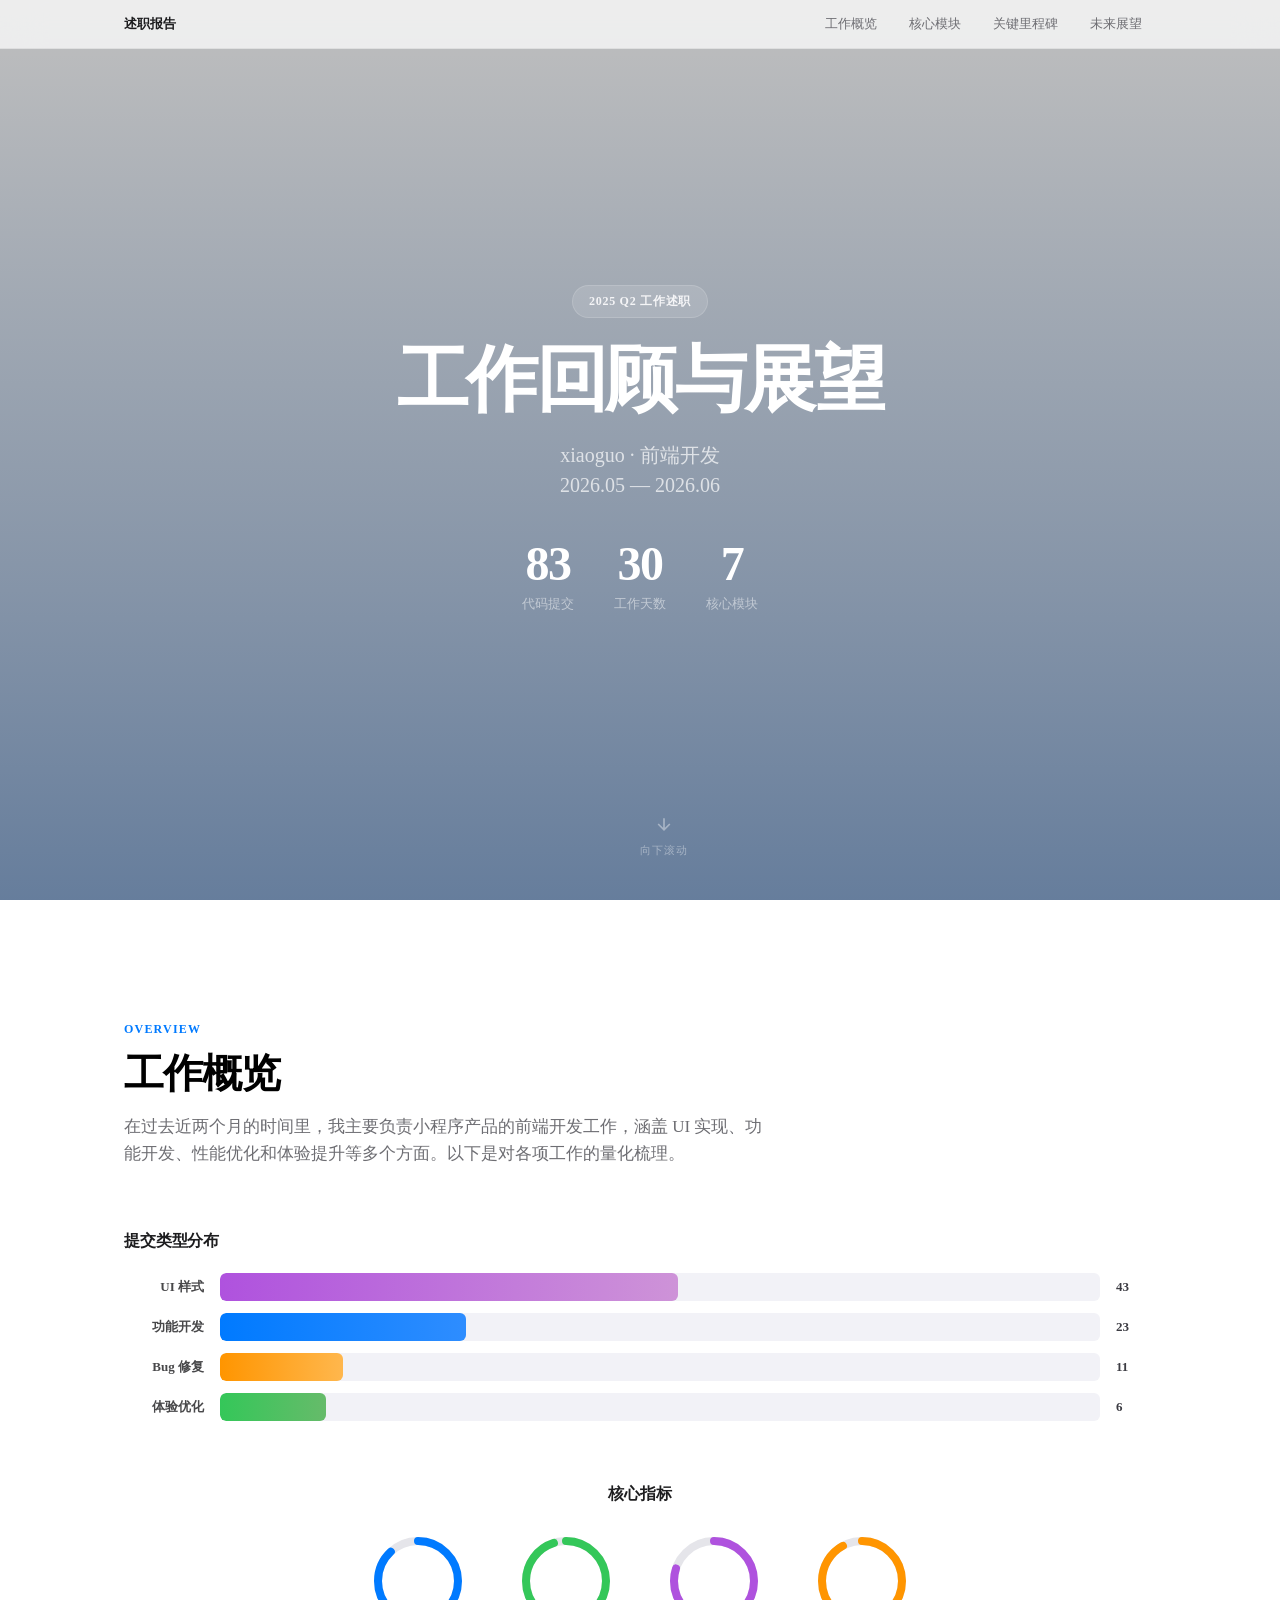
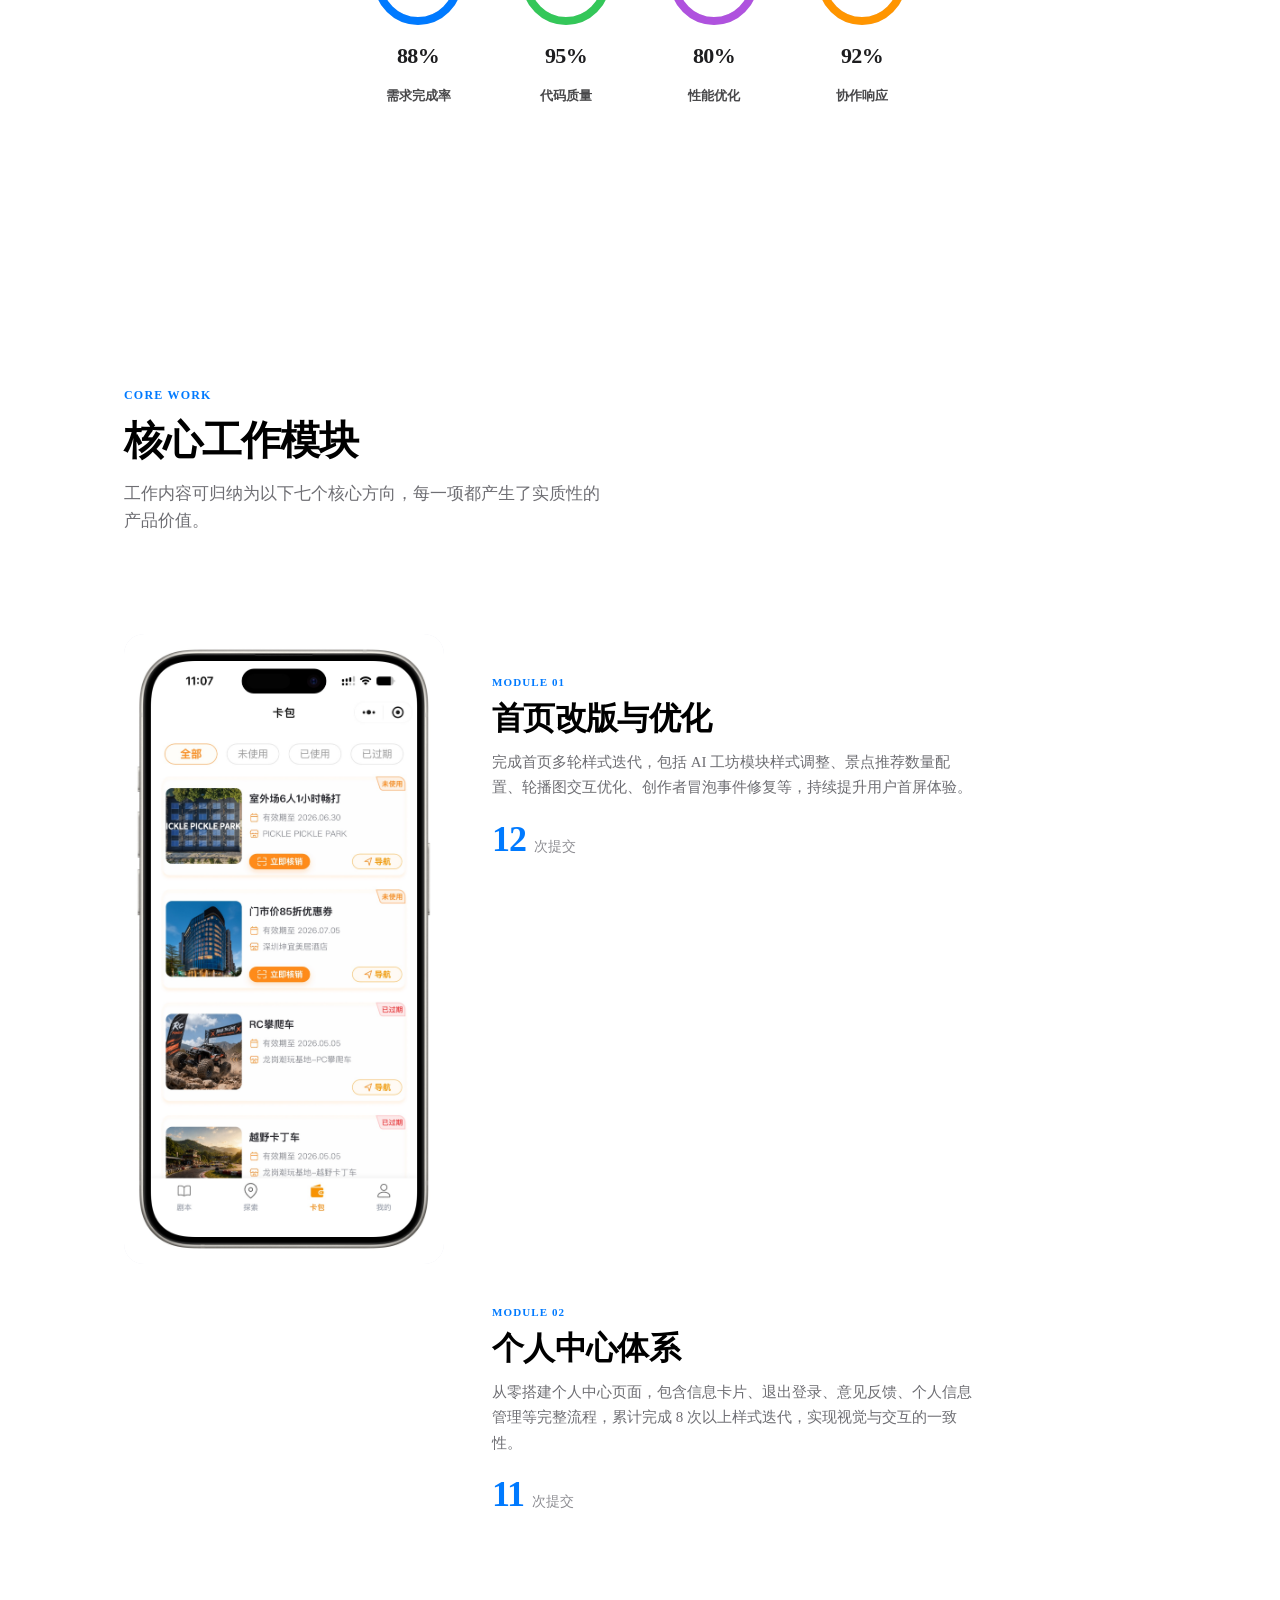
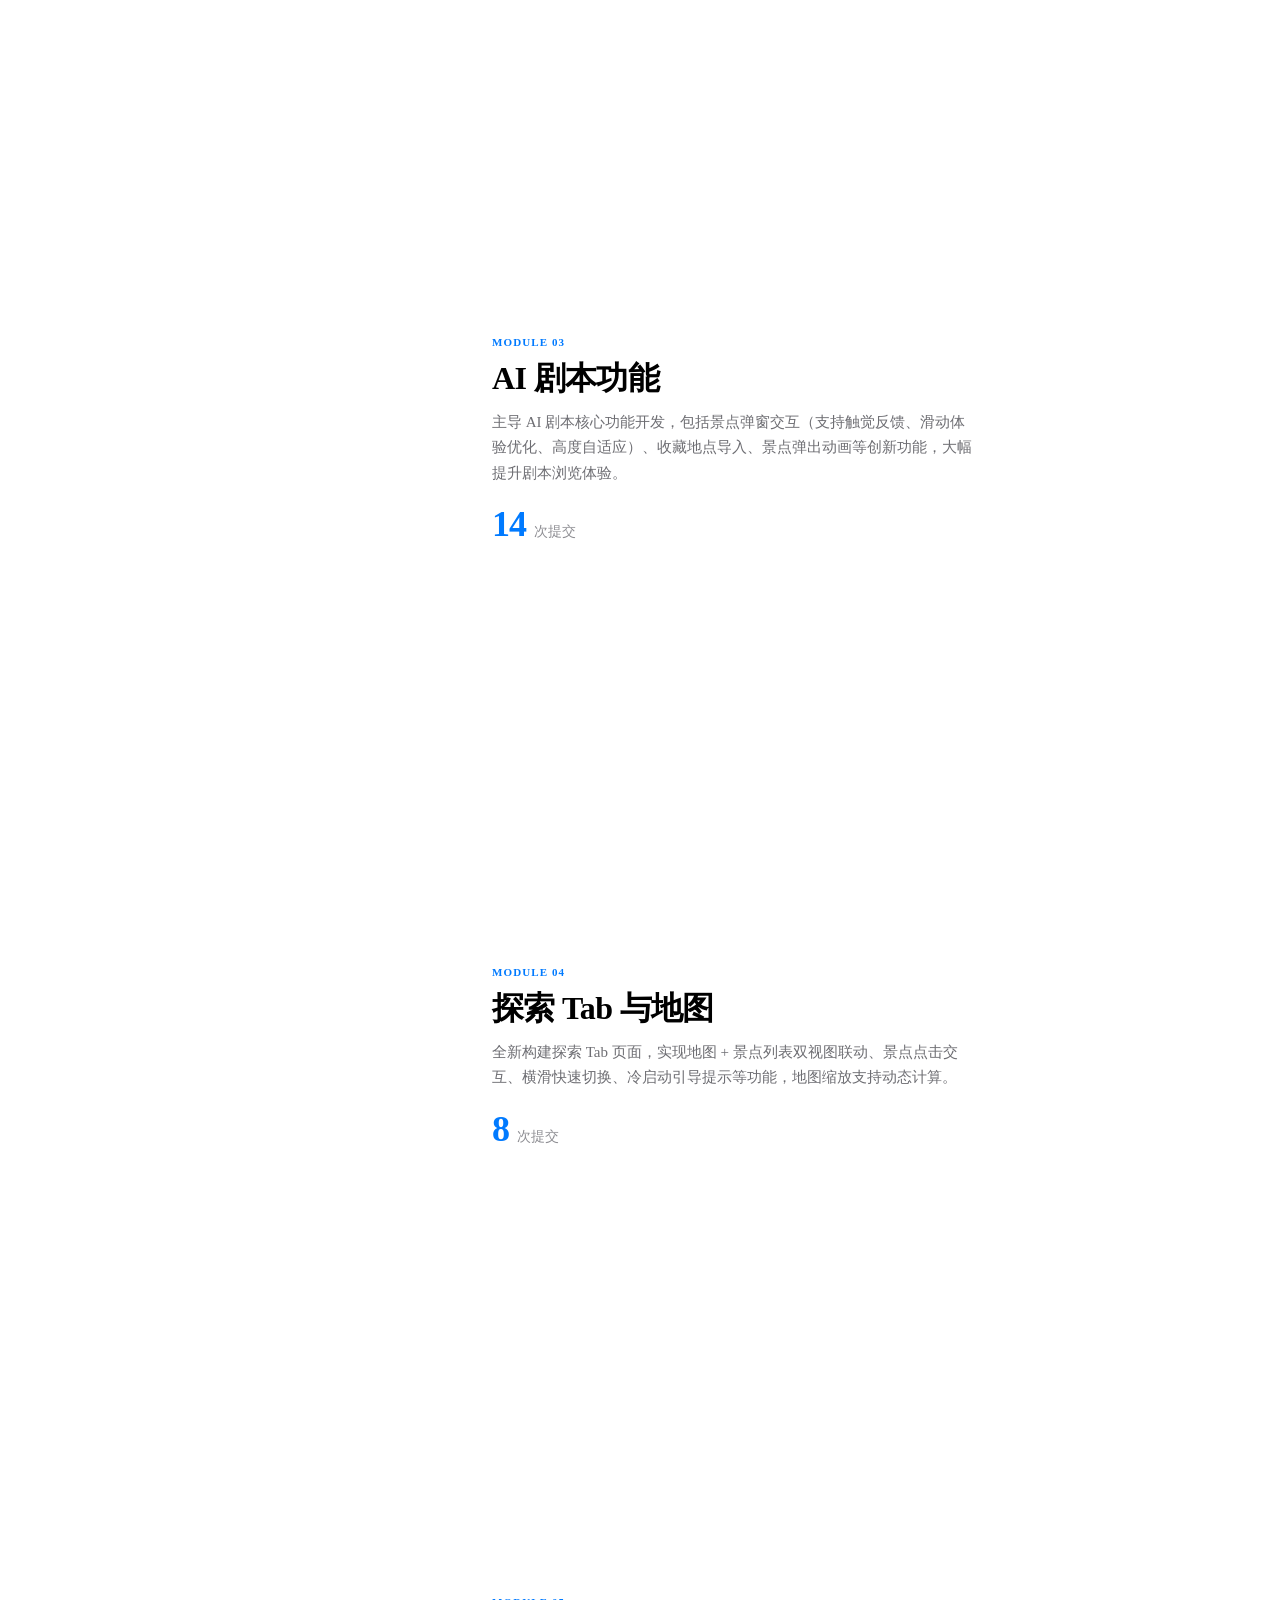
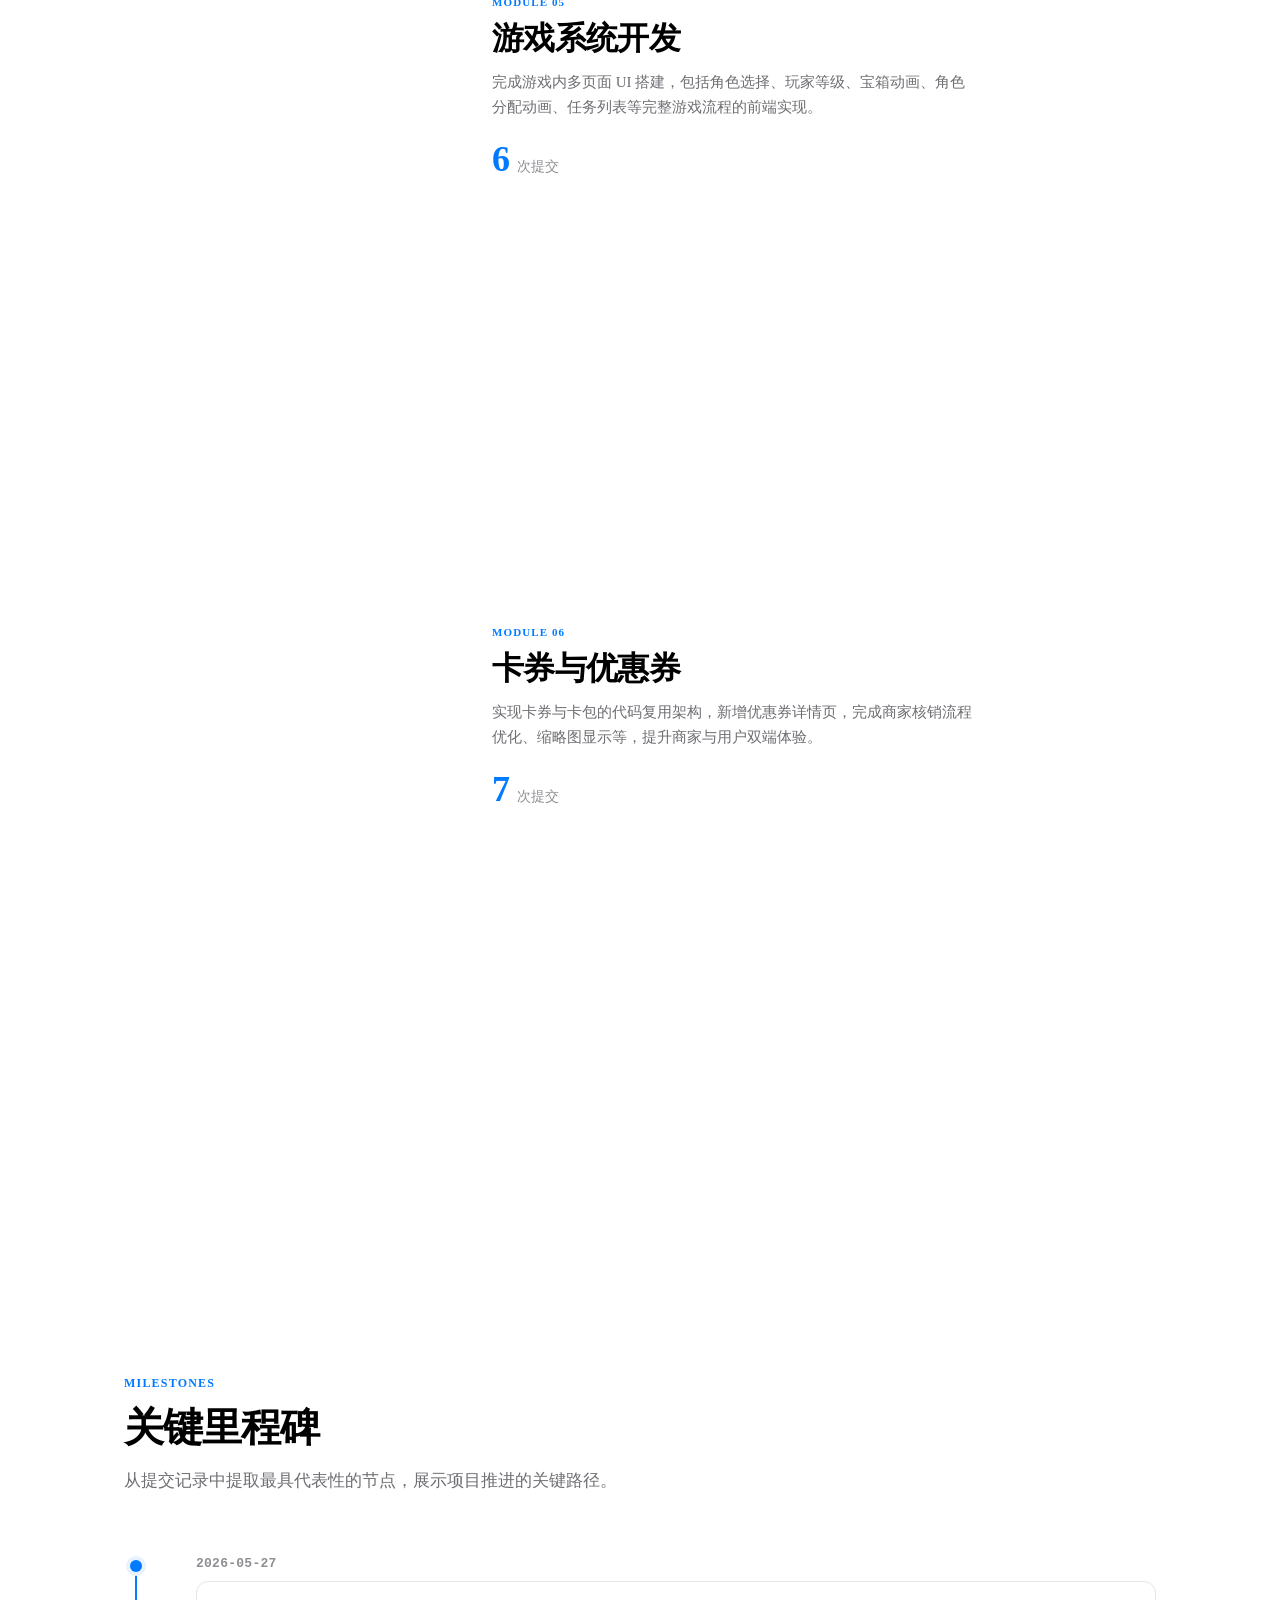
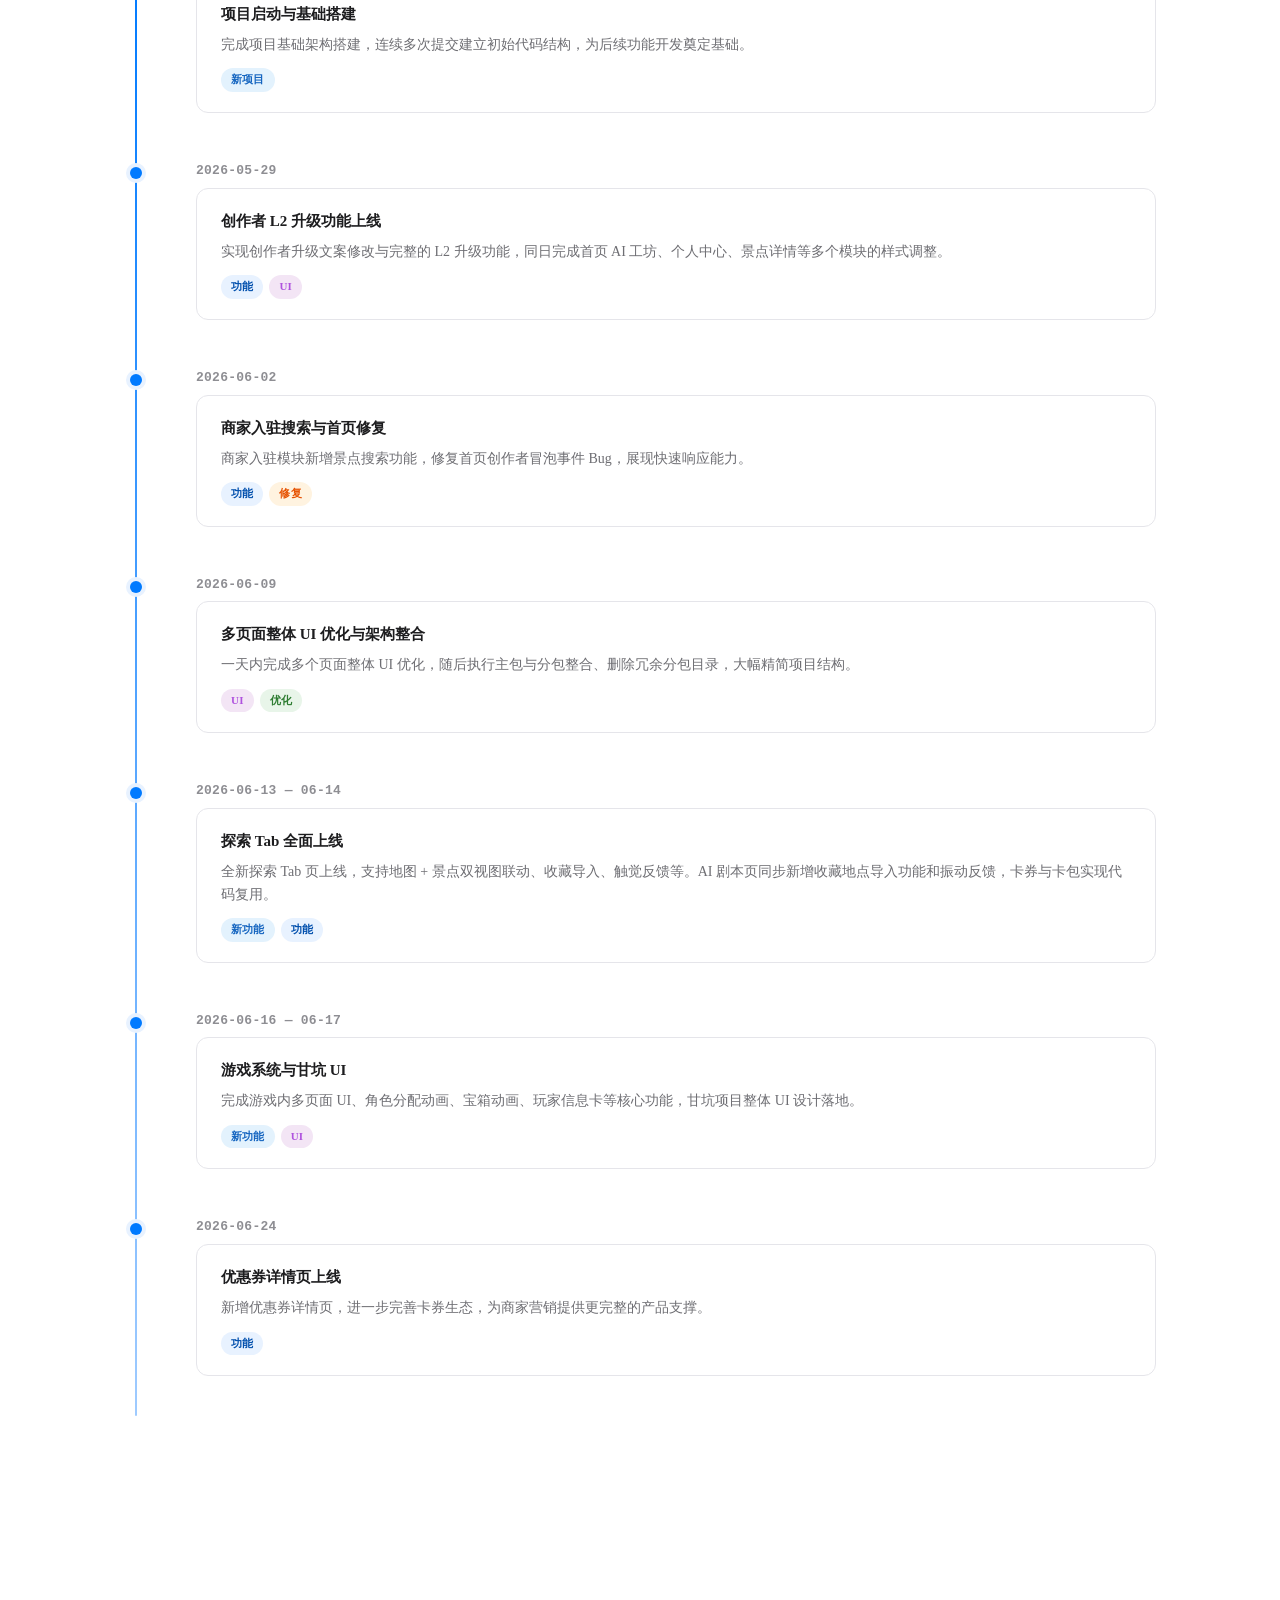
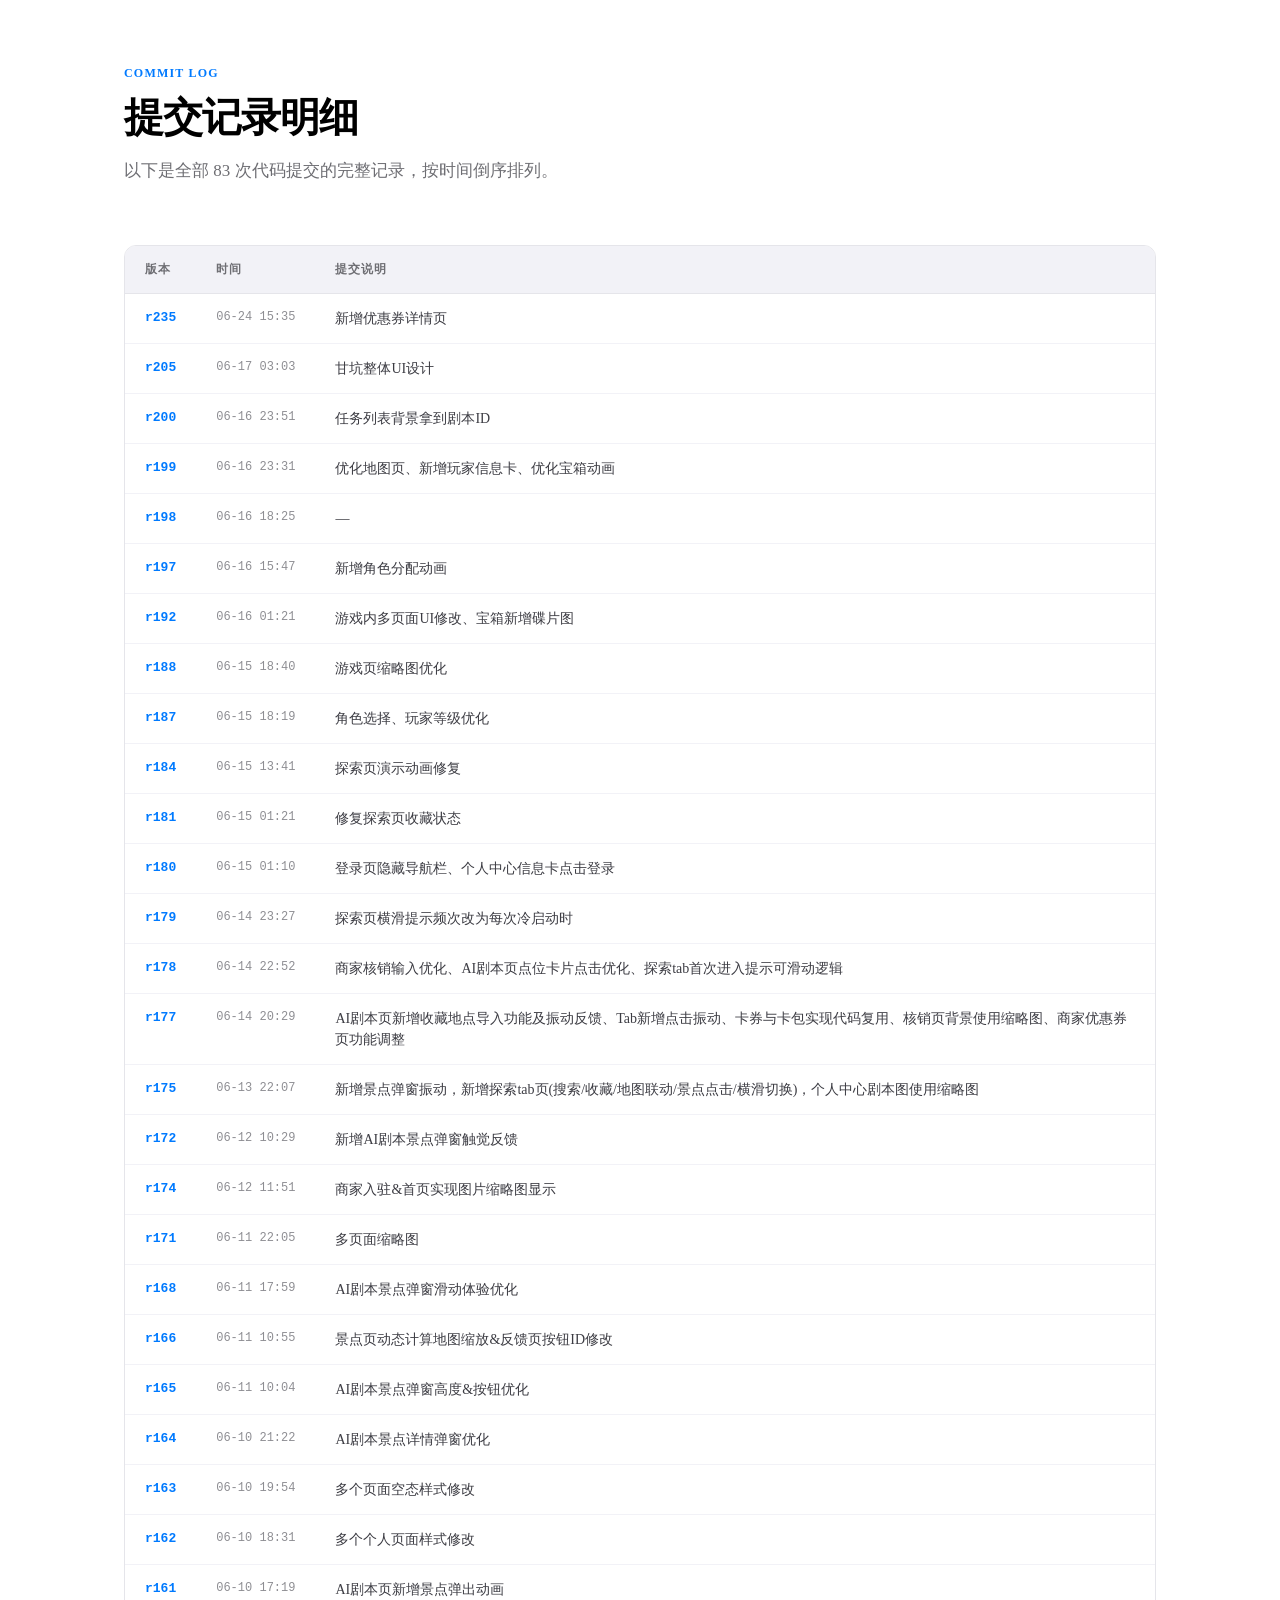
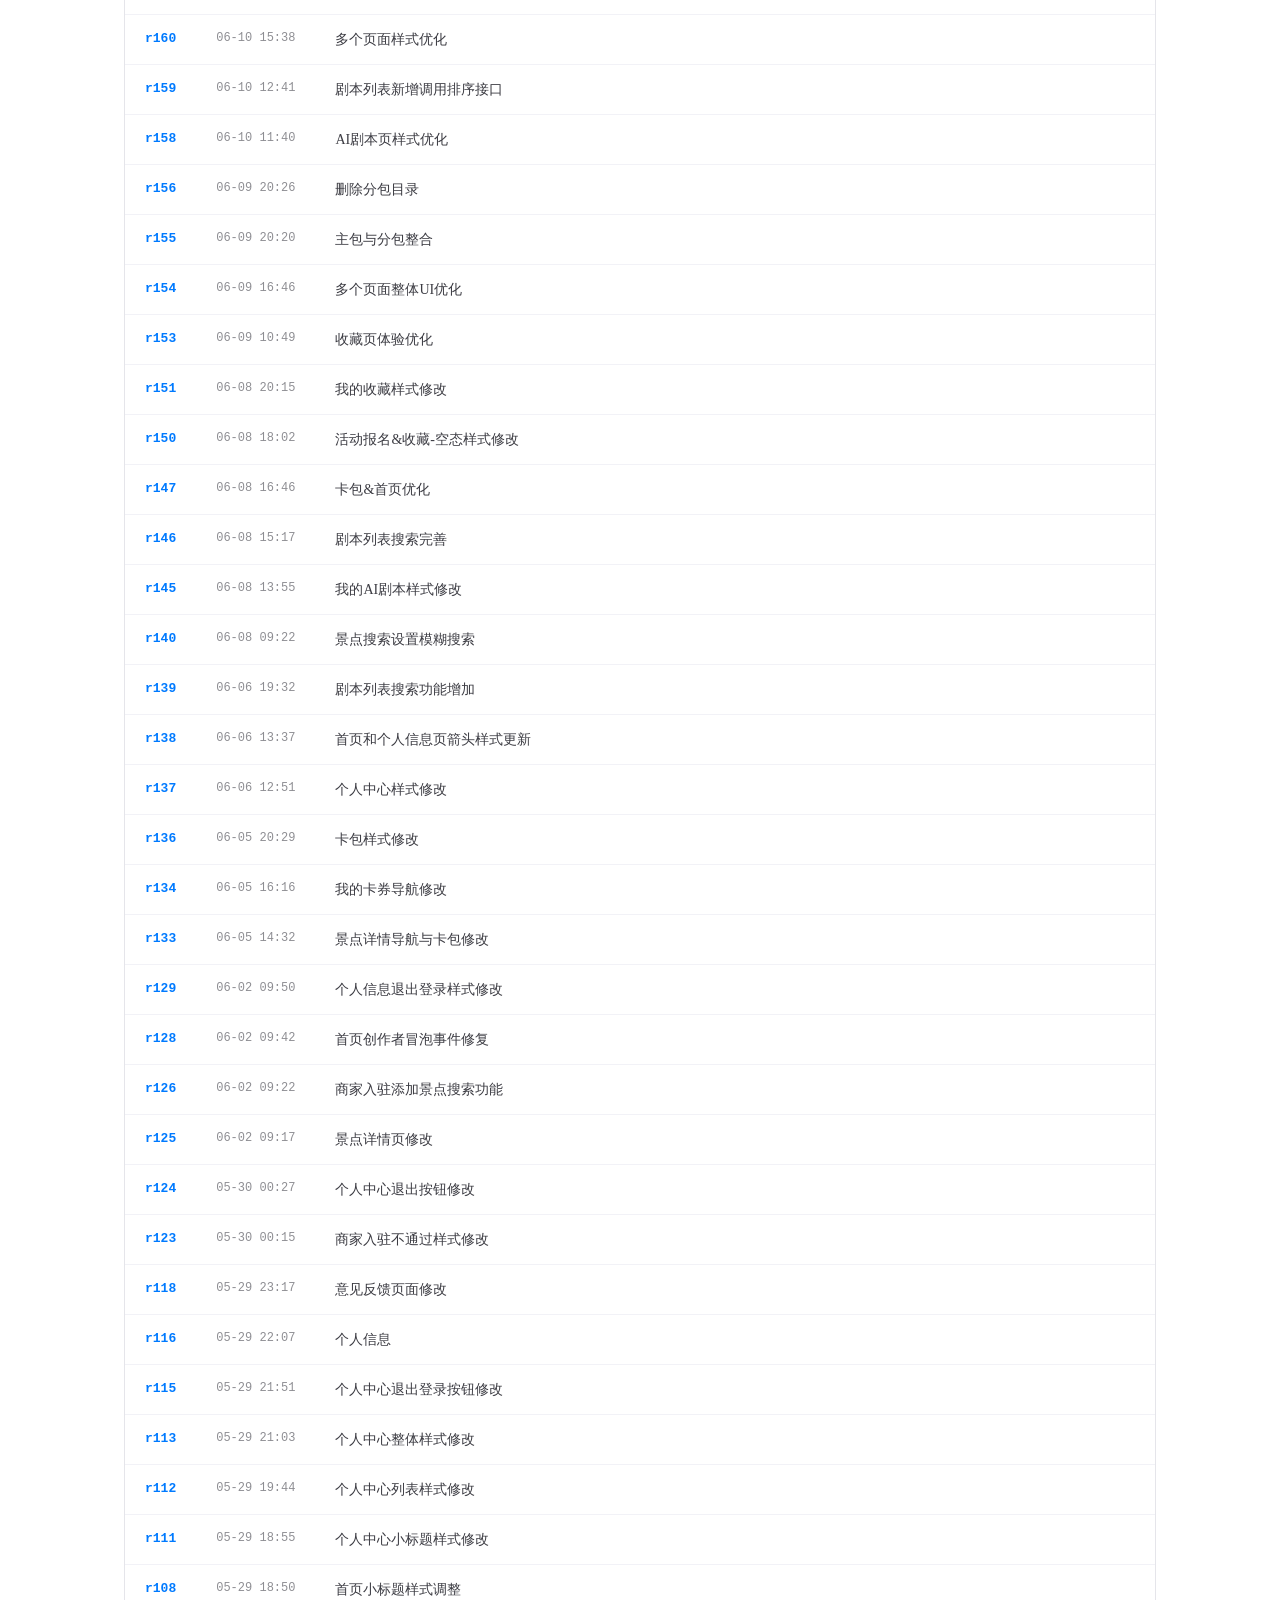
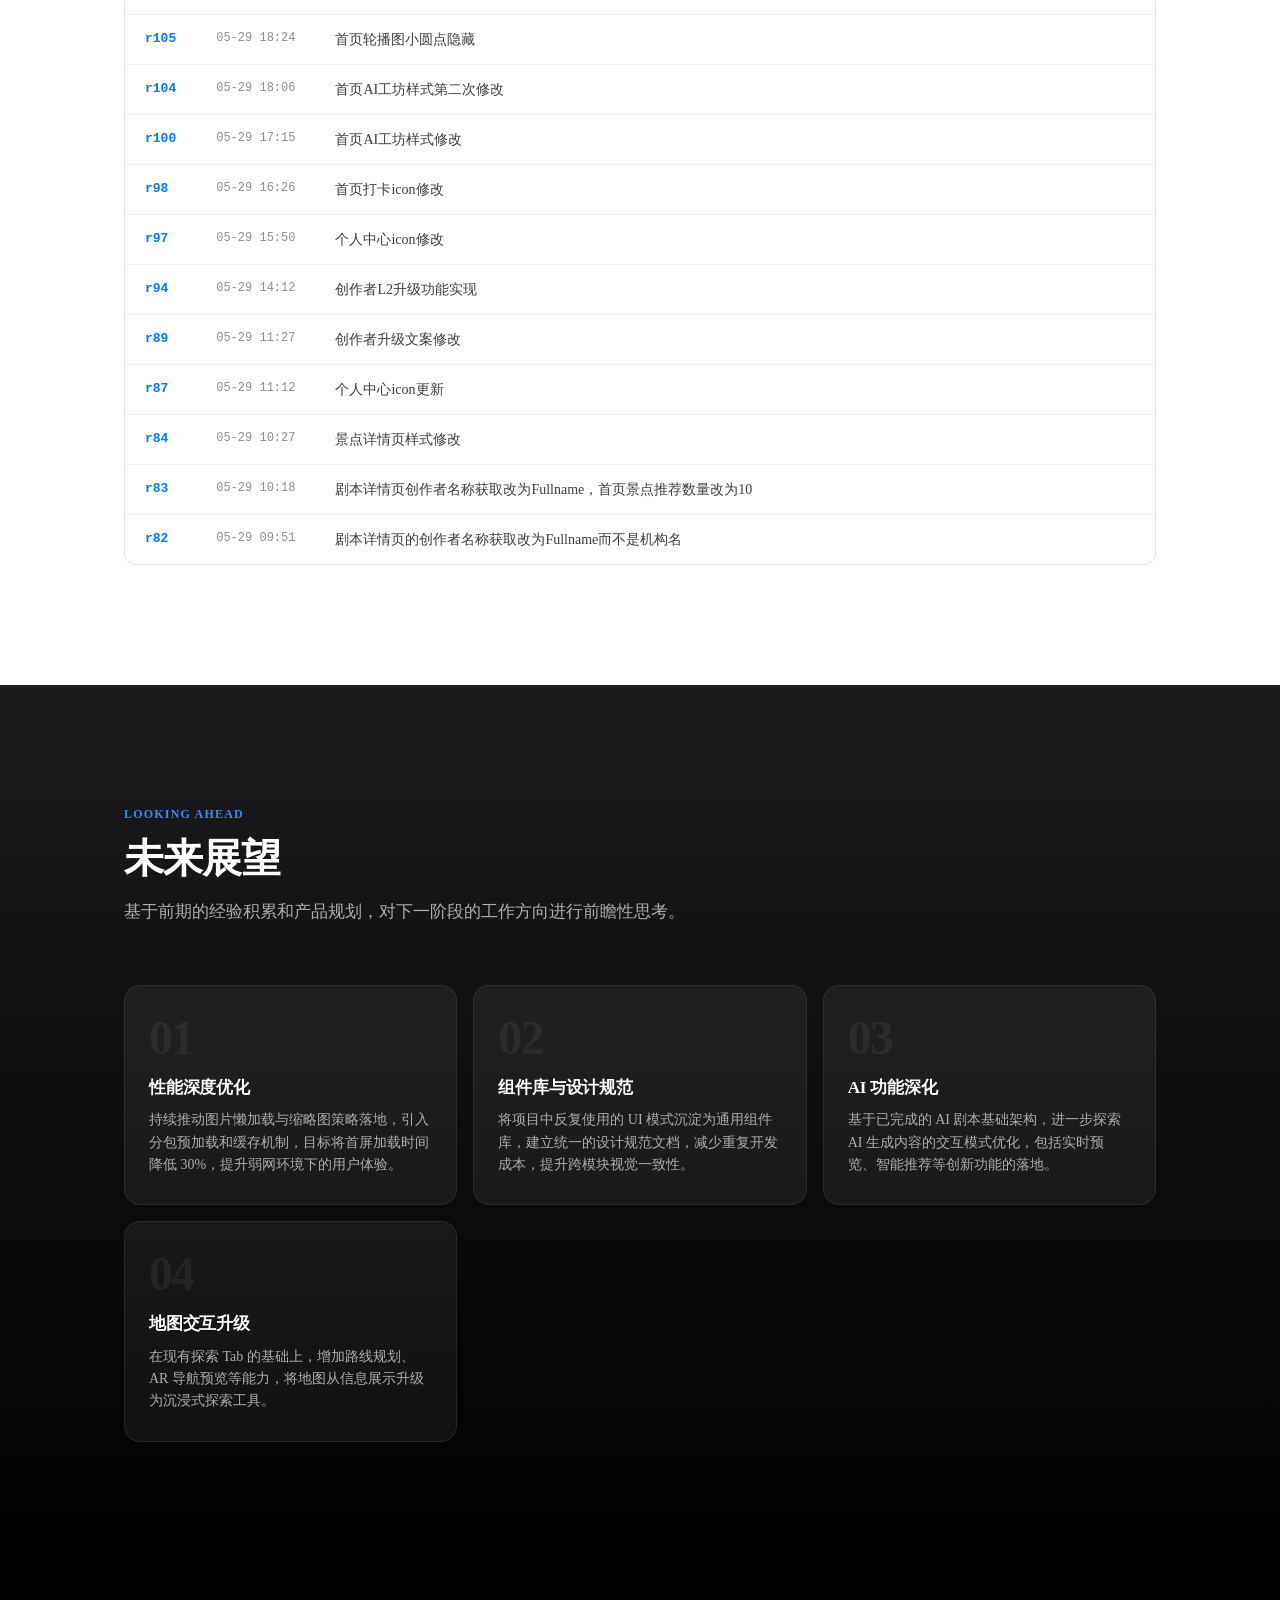
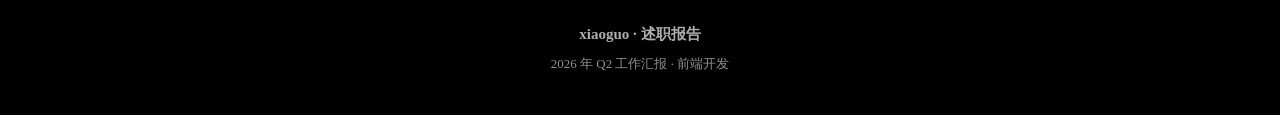
==== commit 1eaa3015: "show full work module images" ====
--- a/work-report/index.html
+++ b/work-report/index.html
@@ -234,14 +234,15 @@
 }
 .sticky-images {
   position: sticky; top: 80px;
-  width: 320px; flex-shrink: 0;
-  height: calc(100vh - 160px);
+  width: 320px; flex-shrink: 0; align-self: flex-start;
+  height: auto; aspect-ratio: 1419 / 2796;
+  max-height: calc(100vh - 160px);
   border-radius: 20px; overflow: hidden;
   background: var(--bg-200);
 }
 .sticky-img {
   width: 100%; height: 100%;
-  object-fit: cover;
+  object-fit: contain;
   border-radius: 20px;
   opacity: 0;
   position: absolute; top: 0; left: 0;
@@ -309,7 +310,7 @@
   .sticky-container { flex-direction: column; gap: 24px; }
   .sticky-images {
     position: relative; top: 0;
-    width: 100%; height: 240px;
+    width: 100%; height: auto;
   }
   .sticky-module { min-height: auto; padding-bottom: 32px; }
   .sticky-modules-header { padding: 80px 0 24px 0; }
